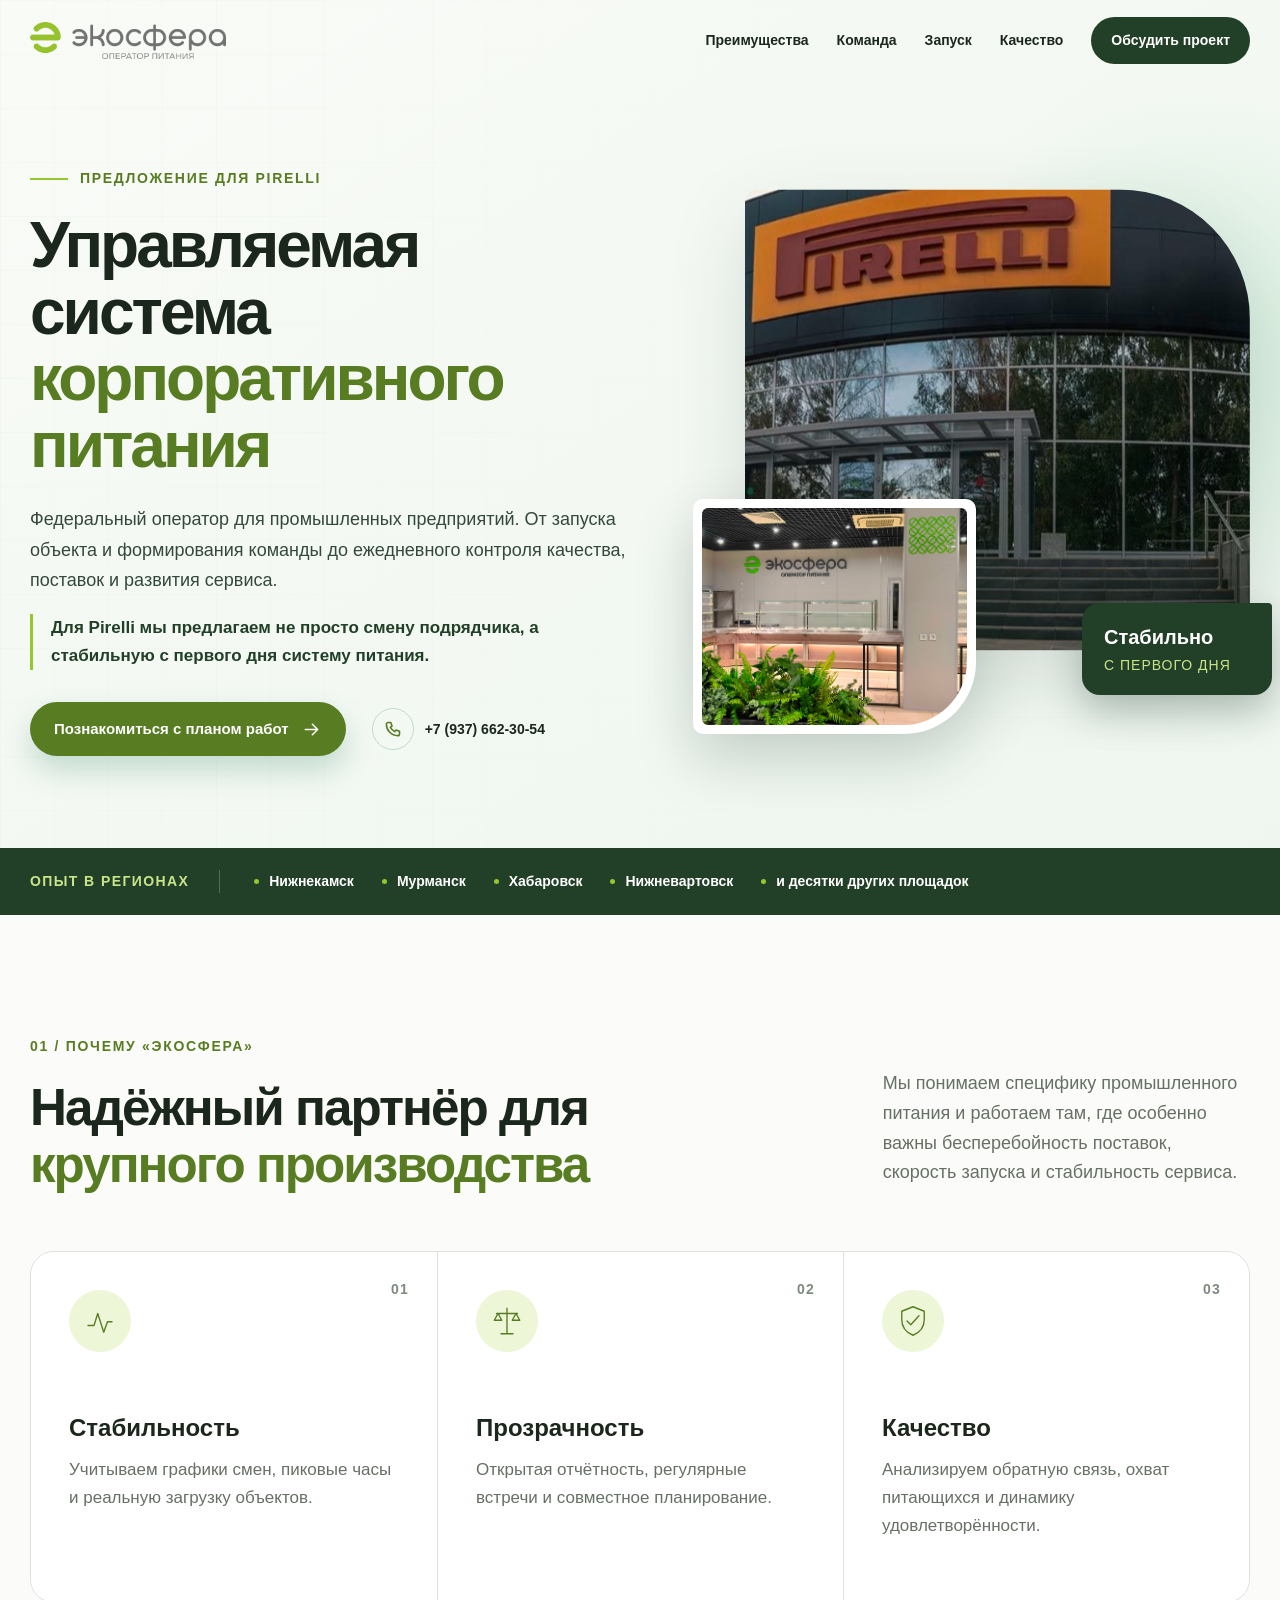
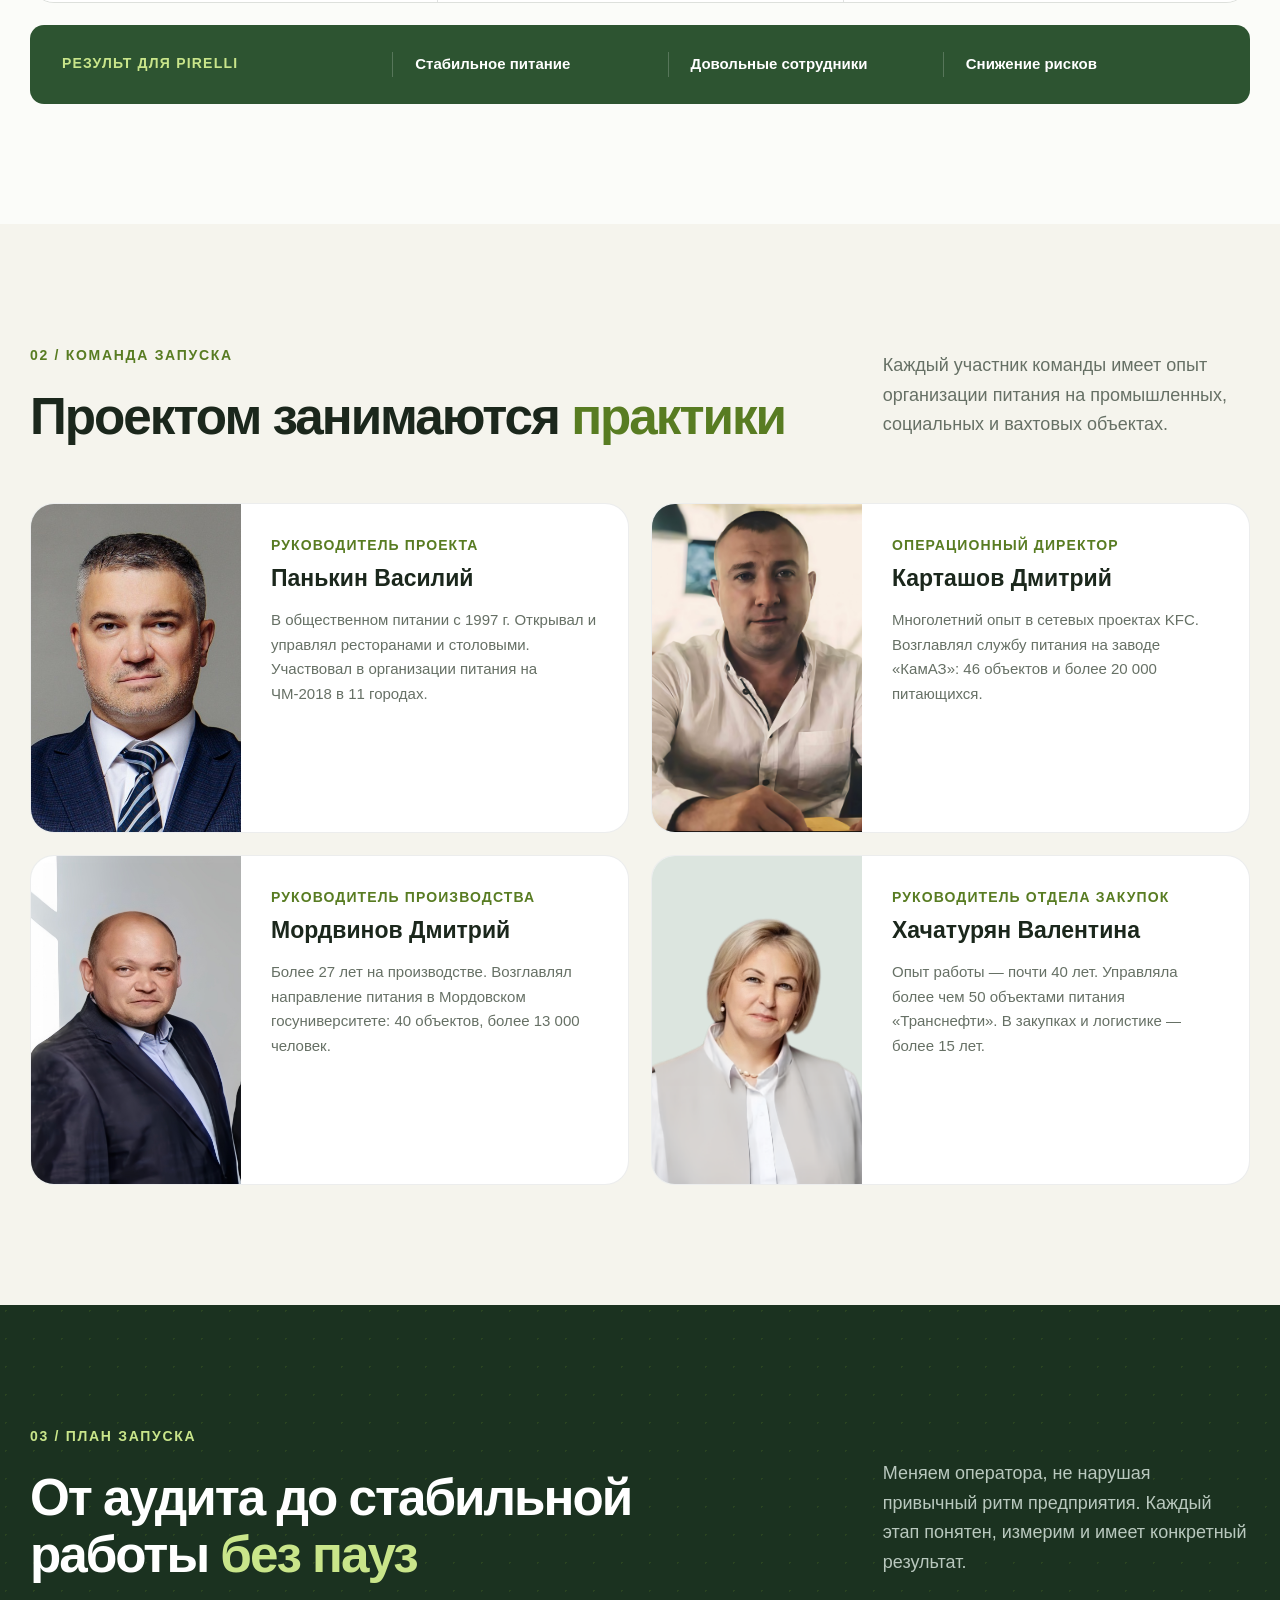
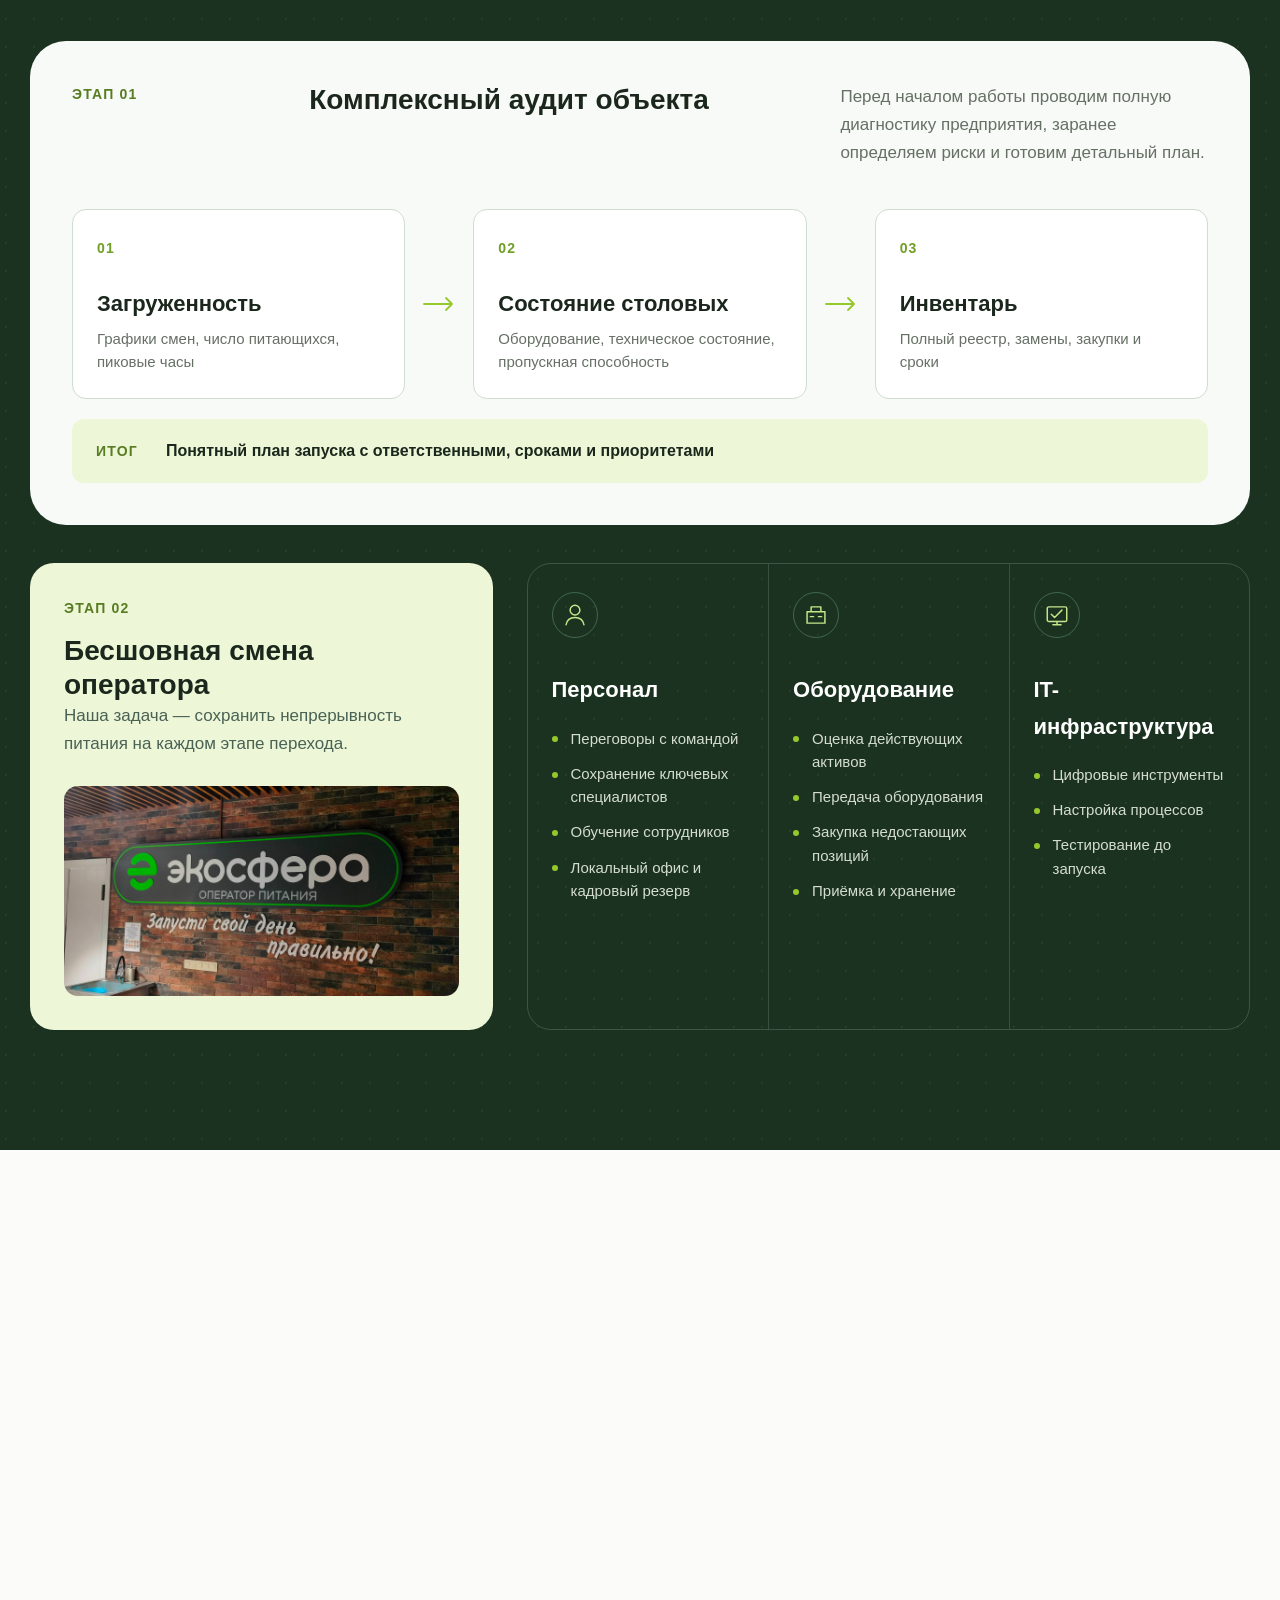
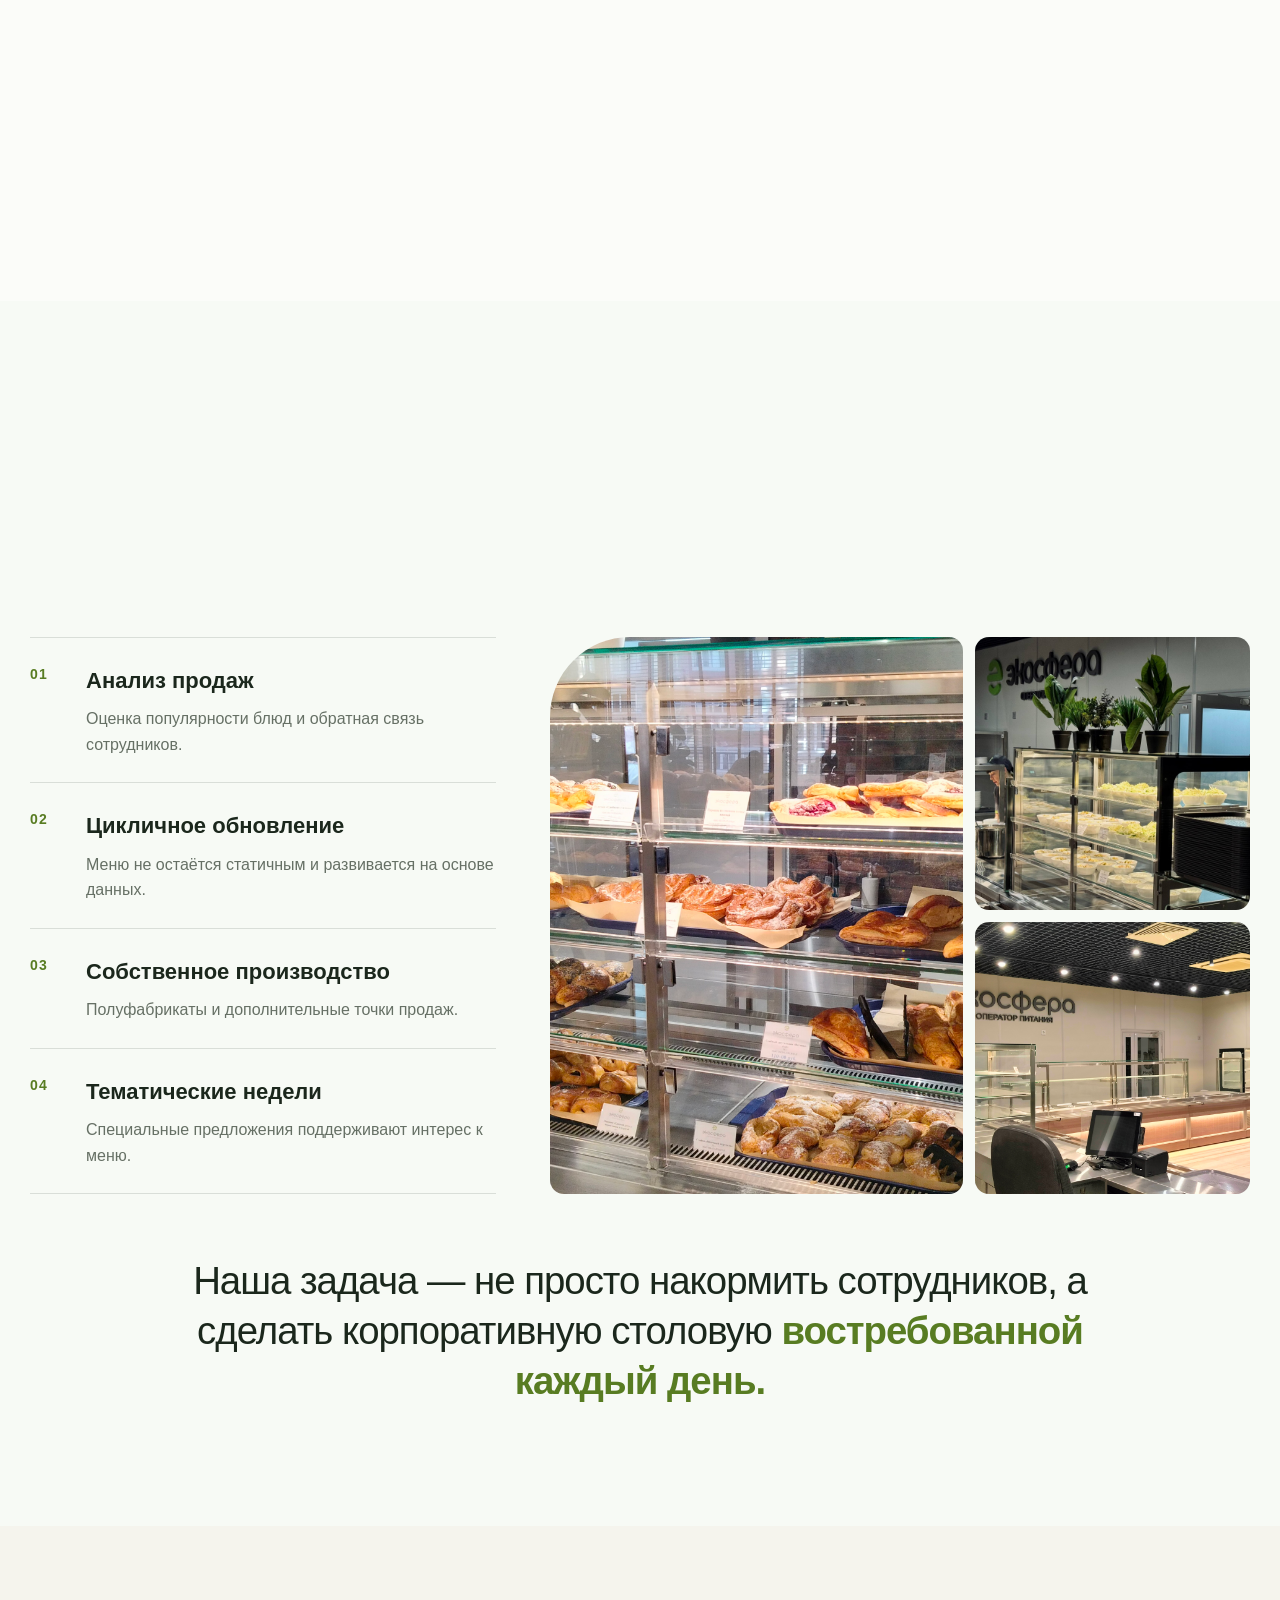
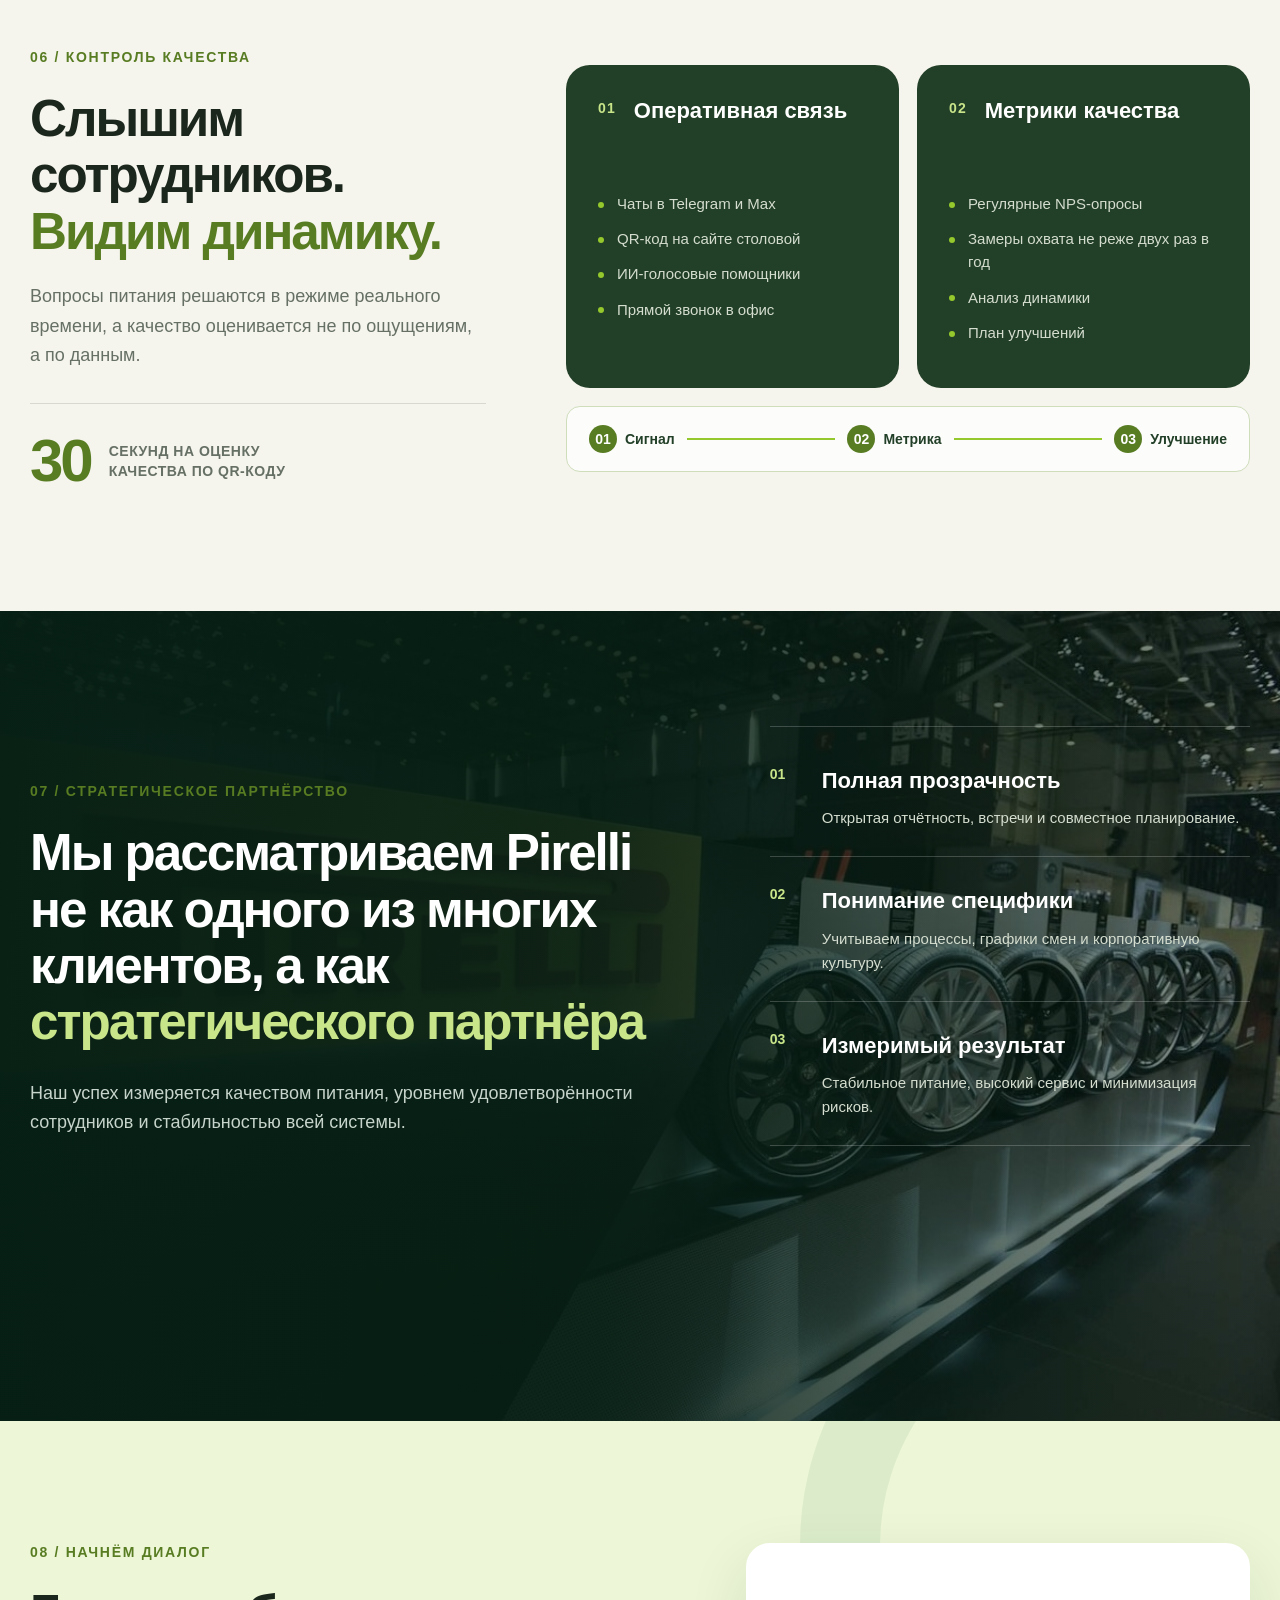
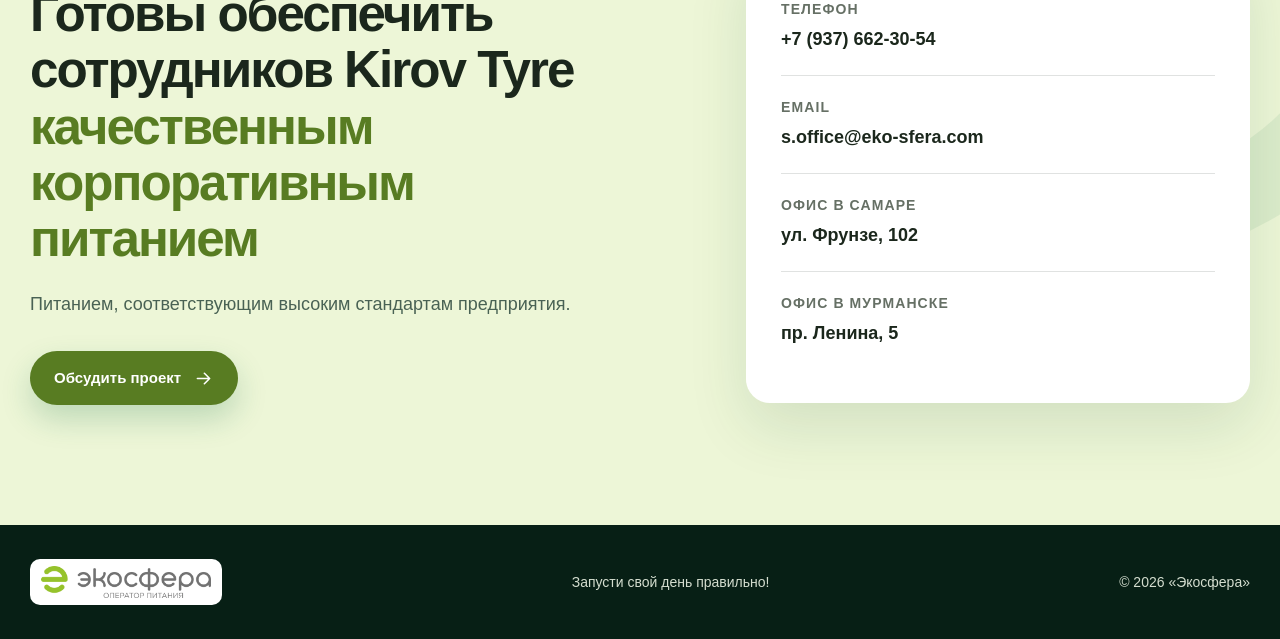
==== index.html @ b8af900b "Publish EkoSfera landing page" ====
<!doctype html>
<html lang="ru">
<head>
  <meta charset="utf-8">
  <meta name="viewport" content="width=device-width, initial-scale=1">
  <meta name="description" content="«Экосфера» — федеральный оператор корпоративного питания для промышленных предприятий. Предложение для Pirelli.">
  <title>Экосфера для Pirelli — корпоративное питание</title>
  <link rel="icon" href="assets/favicon.svg" type="image/svg+xml">
  <link rel="stylesheet" href="styles.css">
  <script src="script.js" defer></script>
</head>
<body>
  <a class="skip-link" href="#main">Перейти к содержанию</a>

  <header class="site-header" data-header>
    <div class="container header-inner">
      <a class="brand" href="#top" aria-label="Экосфера — на главную">
        <img class="brand-logo" src="assets/logo.png" alt="Экосфера — оператор питания">
      </a>

      <button class="menu-toggle" type="button" aria-expanded="false" aria-controls="site-nav" data-menu-toggle>
        <span></span><span></span><span></span>
        <span class="sr-only">Открыть меню</span>
      </button>

      <nav class="site-nav" id="site-nav" aria-label="Основная навигация" data-nav>
        <a href="#advantages">Преимущества</a>
        <a href="#team">Команда</a>
        <a href="#launch">Запуск</a>
        <a href="#quality">Качество</a>
        <a class="nav-cta" href="#contacts">Обсудить проект</a>
      </nav>
    </div>
  </header>

  <main id="main">
    <section class="hero" id="top">
      <div class="hero-grid-pattern" aria-hidden="true"></div>
      <div class="container hero-grid">
        <div class="hero-copy reveal">
          <p class="eyebrow"><span></span>Предложение для Pirelli</p>
          <h1>Управляемая система <em>корпоративного питания</em></h1>
          <p class="hero-lead">Федеральный оператор для промышленных предприятий. От запуска объекта и формирования команды до ежедневного контроля качества, поставок и развития сервиса.</p>
          <p class="hero-note">Для Pirelli мы предлагаем не просто смену подрядчика, а стабильную с первого дня систему питания.</p>
          <div class="hero-actions">
            <a class="button button-primary" href="#launch">Познакомиться с планом работ
              <svg viewBox="0 0 24 24" aria-hidden="true"><path d="M5 12h14M13 6l6 6-6 6"/></svg>
            </a>
            <a class="text-link" href="tel:+79376623054">
              <span class="icon-circle"><svg viewBox="0 0 24 24" aria-hidden="true"><path d="M7 4h3l1.5 4-2 1.5a15 15 0 0 0 5 5l1.5-2L20 14v3c0 1.1-.9 2-2 2C10.8 19 5 13.2 5 6c0-1.1.9-2 2-2Z"/></svg></span>
              +7 (937) 662-30-54
            </a>
          </div>
        </div>

        <div class="hero-visual reveal reveal-delay">
          <figure class="hero-main-image" data-parallax="hero">
            <img src="assets/pirelli-kirov.jpg" alt="Производственная площадка Pirelli в Кирове">
          </figure>
          <figure class="hero-inset-image">
            <img src="assets/ekosfera-hall.jpg" alt="Современный зал столовой «Экосфера»">
          </figure>
          <div class="hero-badge"><strong>Стабильно</strong><span>с первого дня</span></div>
        </div>
      </div>
    </section>

    <section class="city-strip" aria-label="География работы">
      <div class="container city-row">
        <p>Опыт в регионах</p>
        <div class="city-list"><span>Нижнекамск</span><span>Мурманск</span><span>Хабаровск</span><span>Нижневартовск</span><span>и десятки других площадок</span></div>
      </div>
    </section>

    <section class="section section-light" id="advantages">
      <div class="container">
        <div class="section-heading reveal">
          <div>
            <p class="section-index">01 / Почему «Экосфера»</p>
            <h2>Надёжный партнёр для <span>крупного производства</span></h2>
          </div>
          <p>Мы понимаем специфику промышленного питания и работаем там, где особенно важны бесперебойность поставок, скорость запуска и стабильность сервиса.</p>
        </div>

        <div class="principles-grid">
          <article class="principle-card reveal">
            <span class="card-number">01</span>
            <div class="line-icon"><svg viewBox="0 0 48 48" aria-hidden="true"><path d="M8 30h8l5-16 8 25 5-14h6"/></svg></div>
            <h3>Стабильность</h3>
            <p>Учитываем графики смен, пиковые часы и реальную загрузку объектов.</p>
          </article>
          <article class="principle-card reveal reveal-delay">
            <span class="card-number">02</span>
            <div class="line-icon"><svg viewBox="0 0 48 48" aria-hidden="true"><path d="M24 7v34M10 14h28M12 14l-5 9h10l-5-9Zm24 0-5 9h10l-5-9ZM16 41h16"/></svg></div>
            <h3>Прозрачность</h3>
            <p>Открытая отчётность, регулярные встречи и совместное планирование.</p>
          </article>
          <article class="principle-card reveal reveal-delay-2">
            <span class="card-number">03</span>
            <div class="line-icon"><svg viewBox="0 0 48 48" aria-hidden="true"><path d="M24 5 39 11v11c0 10-6.4 17.5-15 21-8.6-3.5-15-11-15-21V11l15-6Z"/><path d="m16 24 5 5 11-12"/></svg></div>
            <h3>Качество</h3>
            <p>Анализируем обратную связь, охват питающихся и динамику удовлетворённости.</p>
          </article>
        </div>

        <div class="result-band reveal">
          <span>Результ для Pirelli</span>
          <strong>Стабильное питание</strong>
          <strong>Довольные сотрудники</strong>
          <strong>Снижение рисков</strong>
        </div>
      </div>
    </section>

    <section class="section section-cream" id="team">
      <div class="container">
        <div class="section-heading reveal">
          <div>
            <p class="section-index">02 / Команда запуска</p>
            <h2>Проектом занимаются <span>практики</span></h2>
          </div>
          <p>Каждый участник команды имеет опыт организации питания на промышленных, социальных и вахтовых объектах.</p>
        </div>

        <div class="team-grid">
          <article class="team-card reveal">
            <div class="team-photo"><img src="assets/vasiliy-pankin.jpg" alt="Василий Панькин, руководитель проекта"></div>
            <div class="team-content"><p class="role">Руководитель проекта</p><h3>Панькин Василий</h3><p>В общественном питании с 1997 г. Открывал и управлял ресторанами и столовыми. Участвовал в организации питания на ЧМ-2018 в 11 городах.</p></div>
          </article>
          <article class="team-card reveal reveal-delay">
            <div class="team-photo"><img src="assets/dmitriy-kartashov.jpg" alt="Дмитрий Карташов, операционный директор"></div>
            <div class="team-content"><p class="role">Операционный директор</p><h3>Карташов Дмитрий</h3><p>Многолетний опыт в сетевых проектах KFC. Возглавлял службу питания на заводе «КамАЗ»: 46 объектов и более 20 000 питающихся.</p></div>
          </article>
          <article class="team-card reveal">
            <div class="team-photo"><img src="assets/dmitriy-mordvinov.jpg" alt="Дмитрий Мордвинов, руководитель производства"></div>
            <div class="team-content"><p class="role">Руководитель производства</p><h3>Мордвинов Дмитрий</h3><p>Более 27 лет на производстве. Возглавлял направление питания в Мордовском госуниверситете: 40 объектов, более 13 000 человек.</p></div>
          </article>
          <article class="team-card reveal reveal-delay">
            <div class="team-photo"><img src="assets/valentina-hachaturyan.png" alt="Валентина Хачатурян, руководитель отдела закупок"></div>
            <div class="team-content"><p class="role">Руководитель отдела закупок</p><h3>Хачатурян Валентина</h3><p>Опыт работы — почти 40 лет. Управляла более чем 50 объектами питания «Транснефти». В закупках и логистике — более 15 лет.</p></div>
          </article>
        </div>
      </div>
    </section>

    <section class="section section-dark" id="launch">
      <div class="container">
        <div class="section-heading section-heading-dark reveal">
          <div>
            <p class="section-index">03 / План запуска</p>
            <h2>От аудита до стабильной работы <span>без пауз</span></h2>
          </div>
          <p>Меняем оператора, не нарушая привычный ритм предприятия. Каждый этап понятен, измерим и имеет конкретный результат.</p>
        </div>

        <div class="audit-panel reveal">
          <div class="audit-intro">
            <span class="audit-label">Этап 01</span>
            <h3>Комплексный аудит объекта</h3>
            <p>Перед началом работы проводим полную диагностику предприятия, заранее определяем риски и готовим детальный план.</p>
          </div>
          <div class="audit-flow" aria-label="Схема аудита">
            <article><span>01</span><h4>Загруженность</h4><p>Графики смен, число питающихся, пиковые часы</p></article>
            <i aria-hidden="true"><svg viewBox="0 0 32 16"><path d="M1 8h28m-6-6 6 6-6 6"/></svg></i>
            <article><span>02</span><h4>Состояние столовых</h4><p>Оборудование, техническое состояние, пропускная способность</p></article>
            <i aria-hidden="true"><svg viewBox="0 0 32 16"><path d="M1 8h28m-6-6 6 6-6 6"/></svg></i>
            <article><span>03</span><h4>Инвентарь</h4><p>Полный реестр, замены, закупки и сроки</p></article>
          </div>
          <div class="audit-result"><span>Итог</span><strong>Понятный план запуска с ответственными, сроками и приоритетами</strong></div>
        </div>

        <div class="transition-block">
          <div class="transition-copy reveal">
            <p class="audit-label">Этап 02</p>
            <h3>Бесшовная смена оператора</h3>
            <p>Наша задача — сохранить непрерывность питания на каждом этапе перехода.</p>
            <img src="assets/ekosfera-sign.jpg" alt="Фирменная вывеска «Экосфера»">
          </div>
          <div class="transition-columns reveal reveal-delay">
            <article>
              <div class="mini-icon"><svg viewBox="0 0 32 32" aria-hidden="true"><path d="M16 16a6 6 0 1 0 0-12 6 6 0 0 0 0 12Zm-11 12c1-6 5-9 11-9s10 3 11 9"/></svg></div>
              <h4>Персонал</h4>
              <ul><li>Переговоры с командой</li><li>Сохранение ключевых специалистов</li><li>Обучение сотрудников</li><li>Локальный офис и кадровый резерв</li></ul>
            </article>
            <article>
              <div class="mini-icon"><svg viewBox="0 0 32 32" aria-hidden="true"><path d="M5 26h22V12H5v14Zm5-14V6h12v6M9 18h4m6 0h4"/></svg></div>
              <h4>Оборудование</h4>
              <ul><li>Оценка действующих активов</li><li>Передача оборудования</li><li>Закупка недостающих позиций</li><li>Приёмка и хранение</li></ul>
            </article>
            <article>
              <div class="mini-icon"><svg viewBox="0 0 32 32" aria-hidden="true"><rect x="4" y="6" width="24" height="18" rx="2"/><path d="M11 28h10M16 24v4m-7-13 4 4 9-9"/></svg></div>
              <h4>IT-инфраструктура</h4>
              <ul><li>Цифровые инструменты</li><li>Настройка процессов</li><li>Тестирование до запуска</li></ul>
            </article>
          </div>
        </div>
      </div>
    </section>

    <section class="section section-light" id="supply">
      <div class="container supply-grid">
        <div class="supply-copy reveal">
          <p class="section-index">04 / Надёжное снабжение</p>
          <h2>Два уровня поставок для <span>стабильности</span></h2>
          <p>Гибридная модель снабжения сочетает отработанную логистику и работу с местными производителями.</p>
          <div class="supply-benefit"><svg viewBox="0 0 48 48" aria-hidden="true"><path d="M8 37h32M12 37V18l12-8 12 8v19M19 37V25h10v12"/><path d="M8 17c3-5 7-8 12-10"/></svg><p><strong>Что это даёт Pirelli</strong><span>Свежие продукты, надёжные цепочки, снижение логистических затрат.</span></p></div>
        </div>
        <div class="supply-diagram reveal reveal-delay" aria-label="Схема снабжения">
          <article class="supply-node supply-node-one"><span>01</span><h3>Региональный пул СЗФО</h3><p>Архангельск · Северодвинск · Мурманск</p></article>
          <div class="supply-line" aria-hidden="true"><i></i><b></b><i></i></div>
          <article class="supply-center"><img class="supply-logo" src="assets/logo.png" alt="Экосфера"><strong>Единая система снабжения</strong></article>
          <div class="supply-line" aria-hidden="true"><i></i><b></b><i></i></div>
          <article class="supply-node supply-node-two"><span>02</span><h3>Местные производители</h3><p>Кировская область · Республика Коми</p></article>
        </div>
      </div>
    </section>

    <section class="section section-gallery" id="menu">
      <div class="container">
        <div class="section-heading reveal">
          <div>
            <p class="section-index">05 / Меню и сервис</p>
            <h2>Меню, которое развивается <span>вместе с запросами</span></h2>
          </div>
          <p>Контролируем продажи, ассортимент и ротацию позиций, сохраняя баланс между разнообразием, качеством и экономической эффективностью.</p>
        </div>

        <div class="menu-layout">
          <div class="menu-list reveal">
            <article><span>01</span><div><h3>Анализ продаж</h3><p>Оценка популярности блюд и обратная связь сотрудников.</p></div></article>
            <article><span>02</span><div><h3>Цикличное обновление</h3><p>Меню не остаётся статичным и развивается на основе данных.</p></div></article>
            <article><span>03</span><div><h3>Собственное производство</h3><p>Полуфабрикаты и дополнительные точки продаж.</p></div></article>
            <article><span>04</span><div><h3>Тематические недели</h3><p>Специальные предложения поддерживают интерес к меню.</p></div></article>
          </div>
          <div class="photo-grid reveal reveal-delay">
            <figure class="photo-tall"><img src="assets/ekosfera-food-display.jpg" alt="Выкладка свежей выпечки в столовой «Экосфера»"></figure>
            <figure><img src="assets/ekosfera-counter.jpeg" alt="Линия раздачи «Экосфера»"></figure>
            <figure><img src="assets/ekosfera-hall-side.jpg" alt="Интерьер столовой «Экосфера»"></figure>
          </div>
        </div>
        <p class="menu-claim reveal">Наша задача — не просто накормить сотрудников, а сделать корпоративную столовую <strong>востребованной каждый день.</strong></p>
      </div>
    </section>

    <section class="section section-cream" id="quality">
      <div class="container quality-grid">
        <div class="quality-copy reveal">
          <p class="section-index">06 / Контроль качества</p>
          <h2>Слышим сотрудников. <span>Видим динамику.</span></h2>
          <p>Вопросы питания решаются в режиме реального времени, а качество оценивается не по ощущениям, а по данным.</p>
          <div class="quality-stat"><strong>30</strong><span>секунд на оценку качества по QR-коду</span></div>
        </div>
        <div class="quality-cards reveal reveal-delay">
          <article>
            <div class="quality-card-head"><span>01</span><h3>Оперативная связь</h3></div>
            <ul><li>Чаты в Telegram и Max</li><li>QR-код на сайте столовой</li><li>ИИ-голосовые помощники</li><li>Прямой звонок в офис</li></ul>
          </article>
          <article>
            <div class="quality-card-head"><span>02</span><h3>Метрики качества</h3></div>
            <ul><li>Регулярные NPS-опросы</li><li>Замеры охвата не реже двух раз в год</li><li>Анализ динамики</li><li>План улучшений</li></ul>
          </article>
          <div class="quality-cycle" aria-label="Цикл контроля качества">
            <span><b>01</b>Сигнал</span><i aria-hidden="true"></i>
            <span><b>02</b>Метрика</span><i aria-hidden="true"></i>
            <span><b>03</b>Улучшение</span>
          </div>
        </div>
      </div>
    </section>

    <section class="partnership" id="partnership">
      <div class="partnership-image" data-parallax="backdrop"><img src="assets/pirelli-showroom.jpg" alt="Шоурум Pirelli"></div>
      <div class="container partnership-inner">
        <div class="partnership-copy reveal">
          <p class="section-index">07 / Стратегическое партнёрство</p>
          <h2>Мы рассматриваем Pirelli не как одного из многих клиентов, а как <span>стратегического партнёра</span></h2>
          <p>Наш успех измеряется качеством питания, уровнем удовлетворённости сотрудников и стабильностью всей системы.</p>
        </div>
        <div class="partnership-points reveal reveal-delay">
          <article><span>01</span><div><h3>Полная прозрачность</h3><p>Открытая отчётность, встречи и совместное планирование.</p></div></article>
          <article><span>02</span><div><h3>Понимание специфики</h3><p>Учитываем процессы, графики смен и корпоративную культуру.</p></div></article>
          <article><span>03</span><div><h3>Измеримый результат</h3><p>Стабильное питание, высокий сервис и минимизация рисков.</p></div></article>
        </div>
      </div>
    </section>

    <section class="contact-section" id="contacts">
      <div class="container contact-grid">
        <div class="contact-copy reveal">
          <p class="section-index">08 / Начнём диалог</p>
          <h2>Готовы обеспечить сотрудников Kirov Tyre <span>качественным корпоративным питанием</span></h2>
          <p>Питанием, соответствующим высоким стандартам предприятия.</p>
          <a class="button button-primary" href="mailto:s.office@eko-sfera.com?subject=Корпоративное%20питание%20Pirelli">Обсудить проект
            <svg viewBox="0 0 24 24" aria-hidden="true"><path d="M5 12h14M13 6l6 6-6 6"/></svg>
          </a>
        </div>
        <address class="contact-card reveal reveal-delay">
          <a href="tel:+79376623054"><span>Телефон</span><strong>+7 (937) 662-30-54</strong></a>
          <a href="mailto:s.office@eko-sfera.com"><span>Email</span><strong>s.office@eko-sfera.com</strong></a>
          <div><span>Офис в Самаре</span><strong>ул. Фрунзе, 102</strong></div>
          <div><span>Офис в Мурманске</span><strong>пр. Ленина, 5</strong></div>
        </address>
      </div>
    </section>
  </main>

  <footer class="site-footer">
    <div class="container footer-inner">
      <a class="brand brand-light" href="#top">
        <img class="brand-logo" src="assets/logo.png" alt="Экосфера — оператор питания">
      </a>
      <p>Запусти свой день правильно!</p>
      <p class="copyright">© <span data-year></span> «Экосфера»</p>
    </div>
  </footer>
</body>
</html>
---- styles.css ----
:root {
  --ink: #1b271c;
  --muted: #667065;
  --green-950: #1b3220;
  --green-900: #223f27;
  --green-800: #2d5431;
  --green-700: #587c22;
  --green-600: #6f9f24;
  --green-500: #95c82c;
  --green-300: #c9e58a;
  --green-100: #edf6d7;
  --green-50: #f6faed;
  --cream: #f5f4ed;
  --paper: #fbfcf9;
  --white: #fff;
  --line: rgba(19, 32, 25, 0.13);
  --shadow: 0 28px 80px rgba(12, 50, 33, 0.13);
  --radius-sm: 14px;
  --radius: 24px;
  --radius-lg: 36px;
  --container: 1220px;
  --header-h: 82px;
}

* { box-sizing: border-box; }
html { scroll-behavior: smooth; scroll-padding-top: calc(var(--header-h) + 20px); }
body {
  margin: 0;
  color: var(--ink);
  background: var(--paper);
  font-family: Inter, "Segoe UI", Arial, sans-serif;
  font-size: 17px;
  line-height: 1.65;
  -webkit-font-smoothing: antialiased;
  overflow-x: hidden;
}
body.menu-open { overflow: hidden; }
img { display: block; width: 100%; }
a { color: inherit; text-decoration: none; }
button, input, textarea { font: inherit; }
svg { fill: none; stroke: currentColor; stroke-linecap: round; stroke-linejoin: round; stroke-width: 1.8; }
.container { width: min(calc(100% - 48px), var(--container)); margin-inline: auto; }
.sr-only { position: absolute; width: 1px; height: 1px; padding: 0; margin: -1px; overflow: hidden; clip: rect(0,0,0,0); white-space: nowrap; border: 0; }
.skip-link { position: fixed; z-index: 1000; top: 8px; left: 8px; padding: 10px 16px; color: white; background: var(--green-900); transform: translateY(-150%); }
.skip-link:focus { transform: translateY(0); }

.site-header {
  position: fixed;
  z-index: 100;
  inset: 0 0 auto;
  height: var(--header-h);
  border-bottom: 1px solid transparent;
  transition: background .25s ease, border-color .25s ease, box-shadow .25s ease;
}
.site-header.scrolled { background: rgba(251,252,249,.94); border-color: var(--line); box-shadow: 0 10px 35px rgba(17,45,31,.06); backdrop-filter: blur(16px); }
.header-inner { height: 100%; display: flex; align-items: center; justify-content: space-between; gap: 30px; }
.brand { display: inline-flex; align-items: center; gap: 12px; flex: 0 0 auto; }
.brand-logo { width: 196px; height: auto; }
.brand-light { padding: 7px 11px; background: white; border-radius: 10px; }
.brand-light .brand-logo { width: 170px; }
.brand-mark { position: relative; display: inline-block; width: 36px; height: 36px; color: var(--green-500); }
.brand-mark::before, .brand-mark::after, .brand-mark i { content: ""; position: absolute; display: block; border: 6px solid currentColor; border-radius: 50%; }
.brand-mark::before { inset: 3px 8px 17px 3px; border-right-color: transparent; }
.brand-mark::after { inset: 17px 3px 3px 8px; border-left-color: transparent; }
.brand-mark i:first-child { width: 20px; height: 0; top: 15px; left: 7px; border-width: 3px 0 0; border-radius: 0; }
.brand-mark i:last-child { display: none; }
.brand-copy { display: flex; flex-direction: column; line-height: 1; }
.brand-copy strong { font-size: 23px; font-weight: 800; letter-spacing: -.8px; }
.brand-copy small { margin-top: 5px; color: var(--muted); font-size: 14px; font-weight: 700; letter-spacing: 1.2px; text-transform: uppercase; }
.site-nav { display: flex; align-items: center; gap: 28px; font-size: 14px; font-weight: 650; }
.site-nav > a:not(.nav-cta) { position: relative; padding: 10px 0; }
.site-nav > a:not(.nav-cta)::after { content: ""; position: absolute; left: 0; right: 100%; bottom: 4px; height: 2px; background: var(--green-600); transition: right .2s; }
.site-nav > a:not(.nav-cta):hover::after, .site-nav > a.active::after { right: 0; }
.nav-cta { padding: 12px 20px; color: white; background: var(--green-900); border-radius: 999px; transition: background .2s, transform .2s; }
.nav-cta:hover { background: var(--green-700); transform: translateY(-1px); }
.menu-toggle { display: none; width: 44px; height: 44px; padding: 10px; border: 0; background: transparent; cursor: pointer; }
.menu-toggle > span:not(.sr-only) { display: block; width: 24px; height: 2px; margin: 5px 0; background: var(--ink); transition: transform .2s, opacity .2s; }

.hero { position: relative; min-height: 760px; padding: calc(var(--header-h) + 85px) 0 92px; overflow: hidden; background: linear-gradient(145deg, #f9fbf7 0%, #eef6ef 100%); }
.hero::before { content: ""; position: absolute; width: 540px; height: 540px; right: -180px; top: 90px; border-radius: 50%; background: radial-gradient(circle, rgba(40,168,95,.16), rgba(40,168,95,0) 70%); }
.hero-grid-pattern { position: absolute; inset: 0; opacity: .38; background-image: linear-gradient(rgba(21,84,56,.045) 1px, transparent 1px), linear-gradient(90deg, rgba(21,84,56,.045) 1px, transparent 1px); background-size: 54px 54px; mask-image: linear-gradient(to right, black, transparent 80%); }
.hero-grid { position: relative; display: grid; grid-template-columns: 1.05fr .95fr; gap: 72px; align-items: center; }
.eyebrow, .section-index { margin: 0 0 22px; color: var(--green-700); font-size: 14px; font-weight: 800; letter-spacing: 1.7px; text-transform: uppercase; }
.eyebrow { display: flex; align-items: center; gap: 12px; }
.eyebrow span { width: 38px; height: 2px; background: var(--green-500); }
h1, h2, h3, h4, p { margin-top: 0; }
h1 { max-width: 760px; margin-bottom: 26px; font-size: clamp(42px, 5vw, 72px); line-height: 1.04; letter-spacing: -3px; font-weight: 760; }
h1 em { color: var(--green-700); font-style: normal; }
.hero-lead { max-width: 660px; margin-bottom: 18px; color: #34483c; font-size: 18px; line-height: 1.7; }
.hero-note { max-width: 650px; margin-bottom: 32px; padding-left: 18px; border-left: 3px solid var(--green-500); color: var(--green-900); font-weight: 650; }
.hero-actions { display: flex; flex-wrap: wrap; align-items: center; gap: 26px; }
.button { display: inline-flex; align-items: center; justify-content: center; gap: 12px; min-height: 54px; padding: 14px 24px; border-radius: 999px; font-size: 15px; font-weight: 800; transition: transform .22s ease, box-shadow .22s ease, background .22s ease; }
.button svg { width: 21px; height: 21px; transition: transform .22s ease; }
.button-primary { color: white; background: var(--green-700); box-shadow: 0 14px 30px rgba(25,116,71,.22); }
.button-primary:hover { background: var(--green-600); transform: translateY(-2px); box-shadow: 0 18px 36px rgba(25,116,71,.28); }
.button:hover svg { transform: translateX(4px); }
.text-link { display: inline-flex; align-items: center; gap: 11px; font-size: 14px; font-weight: 800; }
.icon-circle { display: grid; width: 42px; height: 42px; place-items: center; border: 1px solid rgba(25,116,71,.22); border-radius: 50%; color: var(--green-700); }
.icon-circle svg { width: 21px; height: 21px; }
.hero-visual { position: relative; min-height: 545px; }
.hero-main-image { position: absolute; inset: 0 0 84px 40px; margin: 0; overflow: hidden; border-radius: 12px 130px 12px 12px; box-shadow: var(--shadow); }
.hero-main-image::after { content: ""; position: absolute; inset: 0; background: linear-gradient(180deg, transparent 55%, rgba(6,30,19,.3)); }
.hero-main-image img { height: 100%; object-fit: cover; }
.hero-visual.is-visible .hero-main-image img { animation: heroPhotoReveal 1.05s cubic-bezier(.22,.75,.22,1) both; }
.hero-inset-image { position: absolute; width: 52%; height: 235px; left: -12px; bottom: 0; margin: 0; padding: 9px; background: white; border-radius: 10px 10px 72px; box-shadow: 0 24px 60px rgba(10,47,31,.2); }
.hero-inset-image img { height: 100%; object-fit: cover; border-radius: 6px 6px 64px; }
.hero-badge { position: absolute; right: -22px; bottom: 39px; display: flex; flex-direction: column; min-width: 190px; padding: 18px 22px; color: white; background: var(--green-900); border-radius: 18px 4px 18px 18px; box-shadow: 0 16px 38px rgba(8,39,25,.27); }
.hero-badge strong { font-size: 20px; }
.hero-badge span { color: var(--green-300); font-size: 14px; text-transform: uppercase; letter-spacing: 1px; }

.city-strip { padding: 22px 0; color: white; background: var(--green-900); }
.city-row { display: flex; align-items: center; gap: 34px; }
.city-row > p { flex: 0 0 auto; margin: 0; padding-right: 30px; border-right: 1px solid rgba(255,255,255,.24); color: var(--green-300); font-size: 14px; font-weight: 800; letter-spacing: 1.4px; text-transform: uppercase; }
.city-list { display: flex; flex-wrap: wrap; gap: 13px 28px; font-size: 14px; font-weight: 650; }
.city-list span { display: inline-flex; align-items: center; gap: 10px; }
.city-list span::before { content: ""; width: 5px; height: 5px; background: var(--green-500); border-radius: 50%; }

.section { padding: 120px 0; }
.section-light { background: var(--paper); }
.section-cream { background: var(--cream); }
.section-gallery { background: #f7faf5; }
.section-heading { display: grid; grid-template-columns: 1.35fr .65fr; gap: 90px; align-items: end; margin-bottom: 58px; }
.section-heading h2, .supply-copy h2, .quality-copy h2, .partnership-copy h2, .contact-copy h2 { margin-bottom: 0; font-size: clamp(32px, 4vw, 52px); line-height: 1.1; letter-spacing: -2px; font-weight: 740; }
.section-heading h2 span, .supply-copy h2 span, .quality-copy h2 span, .contact-copy h2 span { color: var(--green-700); }
.section-heading > p { max-width: 720px; margin: 0 0 5px; color: var(--muted); font-size: 18px; line-height: 1.65; }
.principles-grid { display: grid; grid-template-columns: repeat(3, 1fr); border: 1px solid var(--line); border-radius: var(--radius); overflow: hidden; }
.principle-card { position: relative; min-height: 350px; padding: 38px; background: white; }
.principle-card + .principle-card { border-left: 1px solid var(--line); }
.principle-card:hover { background: var(--green-50); }
.card-number { position: absolute; top: 26px; right: 28px; color: #7d8b7e; font-size: 14px; font-weight: 800; letter-spacing: 1.2px; }
.line-icon { display: grid; width: 62px; height: 62px; margin-bottom: 62px; place-items: center; color: var(--green-700); background: var(--green-100); border-radius: 50%; }
.line-icon svg { width: 36px; height: 36px; }
.principle-card h3 { margin-bottom: 13px; font-size: 24px; line-height: 1.2; }
.principle-card p { margin: 0; color: var(--muted); }
.result-band { display: grid; grid-template-columns: 1.2fr repeat(3, 1fr); margin-top: 22px; padding: 27px 32px; border-radius: var(--radius-sm); color: white; background: var(--green-800); }
.result-band span { color: var(--green-300); font-size: 14px; font-weight: 800; letter-spacing: 1.2px; text-transform: uppercase; }
.result-band strong { padding-left: 22px; border-left: 1px solid rgba(255,255,255,.2); font-size: 15px; }

.team-grid { display: grid; grid-template-columns: repeat(2, 1fr); gap: 22px; }
.team-card { display: grid; grid-template-columns: 210px 1fr; min-height: 330px; overflow: hidden; background: white; border: 1px solid rgba(19,32,25,.08); border-radius: var(--radius); transition: transform .25s, box-shadow .25s; }
.team-card:hover { transform: translateY(-4px); box-shadow: 0 20px 50px rgba(17,45,31,.1); }
.team-photo { overflow: hidden; background: #dce5df; }
.team-photo img { height: 100%; object-fit: cover; object-position: center top; }
.team-placeholder { display: grid; place-items: center; color: white; background: linear-gradient(145deg, var(--green-800), var(--green-950)); }
.team-placeholder::before { content: ""; position: absolute; width: 120px; height: 120px; border: 1px solid rgba(255,255,255,.18); border-radius: 50%; }
.team-placeholder span { font-size: 50px; font-weight: 300; letter-spacing: -2px; }
.team-content { padding: 30px 30px 26px; }
.role { margin-bottom: 8px; color: var(--green-700); font-size: 14px; font-weight: 800; letter-spacing: 1.1px; text-transform: uppercase; }
.team-content h3 { margin-bottom: 15px; font-size: 23px; line-height: 1.2; }
.team-content > p:last-child { margin: 0; color: var(--muted); font-size: 15px; line-height: 1.65; }

.section-dark { position: relative; color: white; background: var(--green-950); overflow: hidden; }
.section-dark::before { content: ""; position: absolute; inset: 0; opacity: .12; background-image: radial-gradient(circle at 20% 20%, var(--green-500) 0 1px, transparent 1px); background-size: 28px 28px; }
.section-dark > .container { position: relative; }
.section-heading-dark h2 span { color: var(--green-300); }
.section-heading-dark > p { color: #b9c8be; }
.section-heading-dark .section-index { color: var(--green-300); }
.audit-panel { padding: 42px; color: var(--ink); background: #f7faf6; border-radius: var(--radius-lg); }
.audit-intro { display: grid; grid-template-columns: .55fr 1.35fr 1fr; gap: 35px; align-items: start; }
.audit-label { color: var(--green-700); font-size: 14px; font-weight: 800; letter-spacing: 1.2px; text-transform: uppercase; }
.audit-intro h3, .transition-copy h3 { margin-bottom: 0; font-size: 28px; line-height: 1.2; }
.audit-intro p { margin: 0; color: var(--muted); }
.audit-flow { display: grid; grid-template-columns: 1fr 44px 1fr 44px 1fr; gap: 12px; align-items: stretch; margin-top: 42px; }
.audit-flow article { min-height: 190px; padding: 24px; border: 1px solid #cfddd3; border-radius: var(--radius-sm); background: white; }
.audit-flow article > span { color: var(--green-600); font-size: 14px; font-weight: 800; letter-spacing: 1.1px; }
.audit-flow h4 { margin: 28px 0 8px; font-size: 22px; line-height: 1.3; }
.audit-flow p { margin: 0; color: var(--muted); font-size: 15px; line-height: 1.55; }
.audit-flow > i { display: grid; place-items: center; color: var(--green-500); }
.audit-flow > i svg { width: 32px; }
.audit-result { display: flex; align-items: center; gap: 28px; margin-top: 20px; padding: 19px 24px; border-radius: 12px; background: var(--green-100); }
.audit-result span { color: var(--green-700); font-size: 14px; font-weight: 800; letter-spacing: 1.2px; text-transform: uppercase; }
.audit-result strong { font-size: 16px; }
.transition-block { display: grid; grid-template-columns: .78fr 1.22fr; gap: 34px; margin-top: 38px; }
.transition-copy { padding: 34px; color: var(--ink); background: var(--green-100); border-radius: var(--radius); }
.transition-copy > p:not(.audit-label) { color: #496254; }
.transition-copy img { height: 210px; margin-top: 28px; object-fit: cover; border-radius: var(--radius-sm); }
.transition-columns { display: grid; grid-template-columns: repeat(3, 1fr); overflow: hidden; border: 1px solid rgba(255,255,255,.16); border-radius: var(--radius); }
.transition-columns article { padding: 28px 24px; }
.transition-columns article + article { border-left: 1px solid rgba(255,255,255,.14); }
.mini-icon { display: grid; width: 46px; height: 46px; margin-bottom: 34px; place-items: center; color: var(--green-300); border: 1px solid rgba(131,200,159,.35); border-radius: 50%; }
.mini-icon svg { width: 26px; height: 26px; }
.transition-columns h4 { margin-bottom: 18px; font-size: 22px; }
.transition-columns ul, .quality-cards ul { margin: 0; padding: 0; list-style: none; }
.transition-columns li, .quality-cards li { position: relative; margin: 0 0 12px; padding-left: 19px; color: #d4ddcf; font-size: 15px; line-height: 1.55; }
.transition-columns li::before, .quality-cards li::before { content: ""; position: absolute; width: 6px; height: 6px; left: 0; top: .65em; background: var(--green-500); border-radius: 50%; }

.supply-grid { display: grid; grid-template-columns: .85fr 1.15fr; gap: 85px; align-items: center; }
.supply-copy h2 { margin-bottom: 24px; }
.supply-copy > p:not(.section-index) { max-width: 700px; color: var(--muted); font-size: 18px; line-height: 1.65; }
.supply-benefit { display: flex; gap: 18px; margin-top: 32px; padding: 22px; border: 1px solid #cfe2d3; border-radius: var(--radius-sm); background: var(--green-50); }
.supply-benefit svg { flex: 0 0 auto; width: 44px; height: 44px; color: var(--green-700); }
.supply-benefit p { display: flex; flex-direction: column; gap: 4px; margin: 0; }
.supply-benefit span { color: var(--muted); font-size: 15px; }
.supply-diagram { display: grid; grid-template-columns: 1fr 48px 160px 48px 1fr; align-items: center; padding: 34px; border: 1px solid var(--line); border-radius: var(--radius-lg); background: linear-gradient(150deg, white, var(--green-50)); }
.supply-node { min-height: 255px; padding: 24px; border-radius: var(--radius); }
.supply-node-one { color: white; background: var(--green-900); }
.supply-node-two { color: var(--green-950); background: var(--green-100); }
.supply-node > span { font-size: 14px; font-weight: 800; letter-spacing: 1.2px; }
.supply-node h3 { margin: 64px 0 12px; font-size: 22px; line-height: 1.22; }
.supply-node p { margin: 0; opacity: .8; font-size: 14px; }
.supply-center { display: flex; flex-direction: column; align-items: center; gap: 18px; text-align: center; }
.supply-center strong { font-size: 14px; line-height: 1.4; }
.supply-logo { width: 128px; height: auto; }
.supply-line { display: flex; align-items: center; }
.supply-line i { height: 1px; flex: 1; background: var(--green-300); }
.supply-line b { width: 7px; height: 7px; background: var(--green-600); border-radius: 50%; }

.menu-layout { display: grid; grid-template-columns: .8fr 1.2fr; gap: 54px; align-items: stretch; }
.menu-list { border-top: 1px solid var(--line); }
.menu-list article { display: grid; grid-template-columns: 46px 1fr; gap: 10px; padding: 25px 0; border-bottom: 1px solid var(--line); }
.menu-list article > span { color: var(--green-700); font-size: 14px; font-weight: 800; letter-spacing: 1.2px; }
.menu-list h3 { margin-bottom: 7px; font-size: 22px; }
.menu-list p { margin: 0; color: var(--muted); font-size: 16px; line-height: 1.6; }
.photo-grid { display: grid; grid-template-columns: 1.2fr .8fr; grid-template-rows: 1fr 1fr; gap: 12px; min-height: 535px; }
.photo-grid figure { margin: 0; overflow: hidden; border-radius: var(--radius-sm); }
.photo-grid .photo-tall { grid-row: 1 / 3; border-radius: 80px 14px 14px 14px; }
.photo-grid img { height: 100%; object-fit: cover; transition: transform .6s ease; }
.photo-grid figure:hover img { transform: scale(1.035); }
.photo-grid figure { position: relative; }
.photo-grid figure::after { content: ""; position: absolute; inset: 0; z-index: 2; background: var(--green-100); transform: translateX(0); transform-origin: right; }
.photo-grid.is-visible figure::after { transform: translateX(101%); transition: transform .72s cubic-bezier(.65,0,.2,1); }
.photo-grid.is-visible figure:nth-child(2)::after { transition-delay: .09s; }
.photo-grid.is-visible figure:nth-child(3)::after { transition-delay: .18s; }
.menu-claim { max-width: 940px; margin: 62px auto 0; text-align: center; font-size: clamp(25px, 3vw, 39px); line-height: 1.3; letter-spacing: -1px; }
.menu-claim strong { color: var(--green-700); }

.quality-grid { display: grid; grid-template-columns: .8fr 1.2fr; gap: 80px; align-items: center; }
.quality-copy h2 { margin-bottom: 22px; }
.quality-copy > p:not(.section-index) { max-width: 700px; color: var(--muted); font-size: 18px; line-height: 1.65; }
.quality-stat { display: flex; align-items: center; gap: 18px; margin-top: 32px; padding-top: 27px; border-top: 1px solid var(--line); }
.quality-stat strong { color: var(--green-700); font-size: 60px; line-height: 1; letter-spacing: -3px; }
.quality-stat span { max-width: 220px; color: var(--muted); font-size: 14px; font-weight: 700; line-height: 1.45; text-transform: uppercase; letter-spacing: .5px; }
.quality-cards { display: grid; grid-template-columns: 1fr 1fr; gap: 18px; }
.quality-cards article { padding: 32px; color: white; background: var(--green-900); border-radius: var(--radius); }
.quality-cards article:last-child { color: var(--ink); background: var(--green-100); }
.quality-card-head { display: flex; align-items: flex-start; gap: 18px; min-height: 95px; }
.quality-card-head > span { color: var(--green-300); font-size: 14px; font-weight: 800; letter-spacing: 1.1px; }
.quality-cards article:last-child .quality-card-head > span { color: var(--green-700); }
.quality-card-head h3 { margin: 0; font-size: 22px; line-height: 1.25; }
.quality-cards article:last-child li { color: #496254; }
.quality-cycle { grid-column: 1 / -1; display: grid; grid-template-columns: auto 1fr auto 1fr auto; align-items: center; gap: 12px; padding: 18px 22px; border: 1px solid #cfddbb; border-radius: var(--radius-sm); background: rgba(255,255,255,.72); }
.quality-cycle span { display: inline-flex; align-items: center; gap: 8px; color: var(--green-900); font-size: 14px; font-weight: 800; }
.quality-cycle b { display: grid; width: 28px; height: 28px; place-items: center; color: white; background: var(--green-700); border-radius: 50%; font-size: 14px; }
.quality-cycle i { height: 2px; background: var(--green-500); transform: scaleX(0); transform-origin: left; }
.quality-cards.is-visible .quality-cycle i { transform: scaleX(1); transition: transform .55s cubic-bezier(.22,.75,.22,1); }
.quality-cards.is-visible .quality-cycle i:nth-of-type(1) { transition-delay: .2s; }
.quality-cards.is-visible .quality-cycle i:nth-of-type(2) { transition-delay: .48s; }

.partnership { position: relative; min-height: 810px; padding: 115px 0; overflow: hidden; color: white; background: var(--green-950); }
.partnership-image { position: absolute; inset: 0; }
.partnership-image::after { content: ""; position: absolute; inset: 0; background: linear-gradient(90deg, rgba(6,31,20,.98) 0%, rgba(6,31,20,.92) 47%, rgba(6,31,20,.44) 100%); }
.partnership-image img { height: 100%; object-fit: cover; object-position: center; filter: saturate(.75); }
.partnership-inner { position: relative; display: grid; grid-template-columns: 1.15fr .85fr; gap: 90px; align-items: end; }
.partnership-copy { max-width: 750px; }
.partnership-copy h2 { margin-bottom: 28px; }
.partnership-copy h2 span { color: var(--green-300); }
.partnership-copy > p:not(.section-index) { max-width: 680px; color: #c6d4cb; font-size: 18px; }
.partnership-points { padding: 10px 0; border-top: 1px solid rgba(255,255,255,.2); }
.partnership-points article { display: grid; grid-template-columns: 40px 1fr; gap: 12px; padding: 26px 0; border-bottom: 1px solid rgba(255,255,255,.2); }
.partnership-points article > span { color: var(--green-300); font-size: 14px; font-weight: 800; }
.partnership-points h3 { margin-bottom: 7px; font-size: 22px; }
.partnership-points p { margin: 0; color: #d4ddcf; font-size: 15px; line-height: 1.6; }

.contact-section { position: relative; padding: 120px 0; background: var(--green-100); overflow: hidden; }
.contact-section::before { content: ""; position: absolute; width: 470px; height: 470px; right: -150px; top: -190px; border: 80px solid rgba(25,116,71,.08); border-radius: 50%; }
.contact-grid { position: relative; display: grid; grid-template-columns: 1.1fr .9fr; gap: 100px; align-items: center; }
.contact-copy h2 { max-width: 760px; margin-bottom: 22px; }
.contact-copy > p:not(.section-index) { max-width: 640px; margin-bottom: 32px; color: #496254; font-size: 18px; }
.contact-card { padding: 35px; font-style: normal; background: white; border-radius: var(--radius); box-shadow: 0 24px 60px rgba(18,70,45,.12); }
.contact-card > * { display: flex; flex-direction: column; gap: 4px; padding: 20px 0; border-bottom: 1px solid var(--line); }
.contact-card > *:last-child { border-bottom: 0; }
.contact-card span { color: var(--muted); font-size: 14px; font-weight: 800; letter-spacing: 1.1px; text-transform: uppercase; }
.contact-card strong { font-size: 18px; font-weight: 700; }
.contact-card a:hover strong { color: var(--green-700); }

.site-footer { padding: 34px 0; color: white; background: #071f15; }
.footer-inner { display: flex; align-items: center; justify-content: space-between; gap: 30px; }
.brand-light .brand-copy small { color: #9fb5a7; }
.footer-inner > p { margin: 0; color: #d4ddcf; font-size: 14px; }
.footer-inner .copyright { font-size: 14px; }

.reveal { opacity: 0; transform: translateY(24px); transition: opacity .7s cubic-bezier(.22,.75,.22,1), transform .7s cubic-bezier(.22,.75,.22,1); }
.reveal.is-visible { opacity: 1; transform: translateY(0); }
.reveal-delay { transition-delay: .09s; }
.reveal-delay-2 { transition-delay: .18s; }

.audit-flow > i path { stroke-dasharray: 48; stroke-dashoffset: 48; }
.audit-panel.is-visible .audit-flow > i path { stroke-dashoffset: 0; transition: stroke-dashoffset .62s cubic-bezier(.22,.75,.22,1); }
.audit-panel.is-visible .audit-flow > i:nth-of-type(1) path { transition-delay: .28s; }
.audit-panel.is-visible .audit-flow > i:nth-of-type(2) path { transition-delay: .52s; }
.audit-flow article { opacity: .35; transform: translateY(12px); }
.audit-panel.is-visible .audit-flow article { opacity: 1; transform: translateY(0); transition: opacity .55s cubic-bezier(.22,.75,.22,1), transform .55s cubic-bezier(.22,.75,.22,1); }
.audit-panel.is-visible .audit-flow article:nth-of-type(2) { transition-delay: .22s; }
.audit-panel.is-visible .audit-flow article:nth-of-type(3) { transition-delay: .44s; }
.supply-line i { transform: scaleX(0); transform-origin: left; }
.supply-diagram.is-visible .supply-line i { transform: scaleX(1); transition: transform .62s cubic-bezier(.22,.75,.22,1); }
.supply-diagram.is-visible .supply-line:nth-of-type(2) i { transition-delay: .25s; }
[data-parallax] { will-change: transform; }

@keyframes heroPhotoReveal {
  from { transform: scale(1.045); filter: saturate(.75); }
  to { transform: scale(1); filter: saturate(1); }
}

@media (prefers-reduced-motion: reduce) {
  html { scroll-behavior: auto; }
  *, *::before, *::after { scroll-behavior: auto !important; transition-duration: .01ms !important; animation-duration: .01ms !important; }
  .reveal { opacity: 1; transform: none; }
  .hero-visual.is-visible .hero-main-image img { animation: none; }
  .photo-grid figure::after { display: none; }
  .audit-flow > i path { stroke-dashoffset: 0; }
  .audit-flow article { opacity: 1; transform: none; }
  .supply-line i, .quality-cycle i { transform: none; }
  [data-parallax] { transform: none !important; }
}

@media (max-width: 1100px) {
  :root { --header-h: 74px; }
  .site-nav { gap: 18px; }
  .site-nav > a:not(.nav-cta) { display: none; }
  .hero-grid { gap: 36px; }
  .hero-visual { min-height: 480px; }
  .section-heading { gap: 45px; }
  .team-card { grid-template-columns: 175px 1fr; }
  .team-content { padding: 25px; }
  .audit-intro { grid-template-columns: .35fr 1.15fr 1fr; }
  .transition-block { grid-template-columns: 1fr; }
  .transition-copy { display: grid; grid-template-columns: 1fr .8fr; gap: 24px; }
  .transition-copy .audit-label { grid-column: 1; }
  .transition-copy h3, .transition-copy > p:not(.audit-label) { grid-column: 1; }
  .transition-copy img { grid-column: 2; grid-row: 1 / 5; height: 100%; margin: 0; }
  .supply-grid, .quality-grid { gap: 45px; }
  .supply-diagram { grid-template-columns: 1fr; gap: 13px; }
  .supply-line { height: 32px; flex-direction: column; }
  .supply-line i { width: 1px; height: auto; }
  .supply-node { min-height: 180px; }
  .supply-node h3 { margin-top: 38px; }
  .contact-grid { gap: 50px; }
}

@media (max-width: 850px) {
  .container { width: min(calc(100% - 34px), var(--container)); }
  .menu-toggle { display: block; position: relative; z-index: 2; }
  .menu-toggle[aria-expanded="true"] > span:nth-child(1) { transform: translateY(7px) rotate(45deg); }
  .menu-toggle[aria-expanded="true"] > span:nth-child(2) { opacity: 0; }
  .menu-toggle[aria-expanded="true"] > span:nth-child(3) { transform: translateY(-7px) rotate(-45deg); }
  .site-nav { position: fixed; inset: 0; display: flex; flex-direction: column; align-items: flex-start; justify-content: center; gap: 4px; padding: 90px 32px 40px; background: var(--paper); transform: translateX(100%); transition: transform .25s ease; }
  .site-nav.open { transform: translateX(0); }
  .site-nav > a:not(.nav-cta) { display: block; width: 100%; padding: 12px 0; font-size: 27px; }
  .site-nav .nav-cta { margin-top: 20px; }
  .hero { min-height: auto; padding-top: calc(var(--header-h) + 55px); }
  .hero-grid { grid-template-columns: 1fr; }
  .hero-copy { max-width: 700px; }
  .hero-visual { min-height: 520px; }
  .hero-main-image { inset: 0 0 80px 80px; }
  .hero-inset-image { width: 47%; }
  .city-row { align-items: flex-start; }
  .section { padding: 88px 0; }
  .section-heading { grid-template-columns: 1fr; gap: 22px; margin-bottom: 42px; }
  .principles-grid { grid-template-columns: 1fr; }
  .principle-card { min-height: 250px; }
  .principle-card + .principle-card { border-left: 0; border-top: 1px solid var(--line); }
  .line-icon { margin-bottom: 32px; }
  .result-band { grid-template-columns: 1fr; gap: 14px; }
  .result-band strong { padding: 11px 0 0; border-left: 0; border-top: 1px solid rgba(255,255,255,.2); }
  .team-grid { grid-template-columns: 1fr; }
  .team-card { grid-template-columns: 210px 1fr; }
  .audit-intro { grid-template-columns: 1fr; gap: 14px; }
  .audit-flow { grid-template-columns: 1fr; }
  .audit-flow > i { height: 25px; transform: rotate(90deg); }
  .audit-flow article { min-height: 150px; }
  .audit-flow h4 { margin-top: 20px; }
  .supply-grid, .menu-layout, .quality-grid, .partnership-inner, .contact-grid { grid-template-columns: 1fr; }
  .supply-grid, .quality-grid, .contact-grid { gap: 48px; }
  .supply-diagram { max-width: 620px; margin-inline: auto; }
  .photo-grid { min-height: 500px; }
  .quality-cards { max-width: 680px; }
  .partnership { min-height: auto; }
  .partnership-inner { gap: 42px; }
  .partnership-image::after { background: rgba(6,31,20,.86); }
  .contact-card { max-width: 620px; }
}

@media (max-width: 600px) {
  body { font-size: 15px; }
  .container { width: min(calc(100% - 28px), var(--container)); }
  .brand-copy strong { font-size: 20px; }
  .brand-copy small { display: none; }
  .hero { padding-bottom: 70px; }
  h1 { font-size: 40px; letter-spacing: -2px; overflow-wrap: anywhere; }
  .hero-lead { font-size: 16px; }
  .hero-actions { align-items: flex-start; flex-direction: column; }
  .button { width: 100%; }
  .hero-visual { min-height: 420px; }
  .hero-main-image { inset: 0 0 85px 35px; border-radius: 10px 76px 10px 10px; }
  .hero-inset-image { width: 54%; height: 170px; }
  .hero-badge { right: 0; bottom: 24px; min-width: 150px; padding: 14px 16px; }
  .hero-badge strong { font-size: 17px; }
  .city-row { flex-direction: column; gap: 18px; }
  .city-row > p { padding-right: 0; border-right: 0; }
  .city-list { gap: 10px 16px; }
  .section { padding: 72px 0; }
  .section-heading h2, .supply-copy h2, .quality-copy h2, .partnership-copy h2, .contact-copy h2 { font-size: 33px; letter-spacing: -1.4px; overflow-wrap: anywhere; }
  .section-heading > p, .supply-copy > p:not(.section-index), .quality-copy > p:not(.section-index), .contact-copy > p:not(.section-index) { font-size: 15px; }
  .principle-card { padding: 28px; }
  .team-card { grid-template-columns: 1fr; }
  .team-photo { height: 320px; }
  .team-photo img { object-position: center 18%; }
  .team-placeholder { height: 260px; }
  .audit-panel { padding: 26px 20px; border-radius: 24px; }
  .audit-intro h3, .transition-copy h3 { font-size: 26px; }
  .audit-result { align-items: flex-start; flex-direction: column; gap: 7px; }
  .transition-copy { display: block; padding: 26px 22px; }
  .transition-copy img { height: 190px; margin-top: 22px; }
  .transition-columns { grid-template-columns: 1fr; }
  .transition-columns article + article { border-left: 0; border-top: 1px solid rgba(255,255,255,.14); }
  .transition-columns article { padding: 24px; }
  .mini-icon { margin-bottom: 20px; }
  .supply-diagram { padding: 20px; }
  .supply-node { min-height: 170px; }
  .photo-grid { grid-template-columns: 1fr 1fr; grid-template-rows: 300px 190px; min-height: 0; }
  .photo-grid .photo-tall { grid-column: 1 / 3; grid-row: 1; border-radius: 60px 14px 14px 14px; }
  .menu-claim { margin-top: 42px; font-size: 25px; }
  .quality-cards { grid-template-columns: 1fr; }
  .quality-cycle { grid-template-columns: 1fr; justify-items: center; gap: 8px; text-align: center; }
  .quality-cycle i { width: 2px; height: 20px; transform: scaleY(0); transform-origin: top; }
  .quality-cards.is-visible .quality-cycle i { transform: scaleY(1); }
  .quality-stat strong { font-size: 52px; }
  .partnership { padding: 80px 0; }
  .partnership-copy > p:not(.section-index) { font-size: 16px; }
  .contact-section { padding: 80px 0; }
  .contact-card { padding: 24px; }
  .contact-card strong { font-size: 16px; overflow-wrap: anywhere; }
  .footer-inner { align-items: flex-start; flex-direction: column; }
}
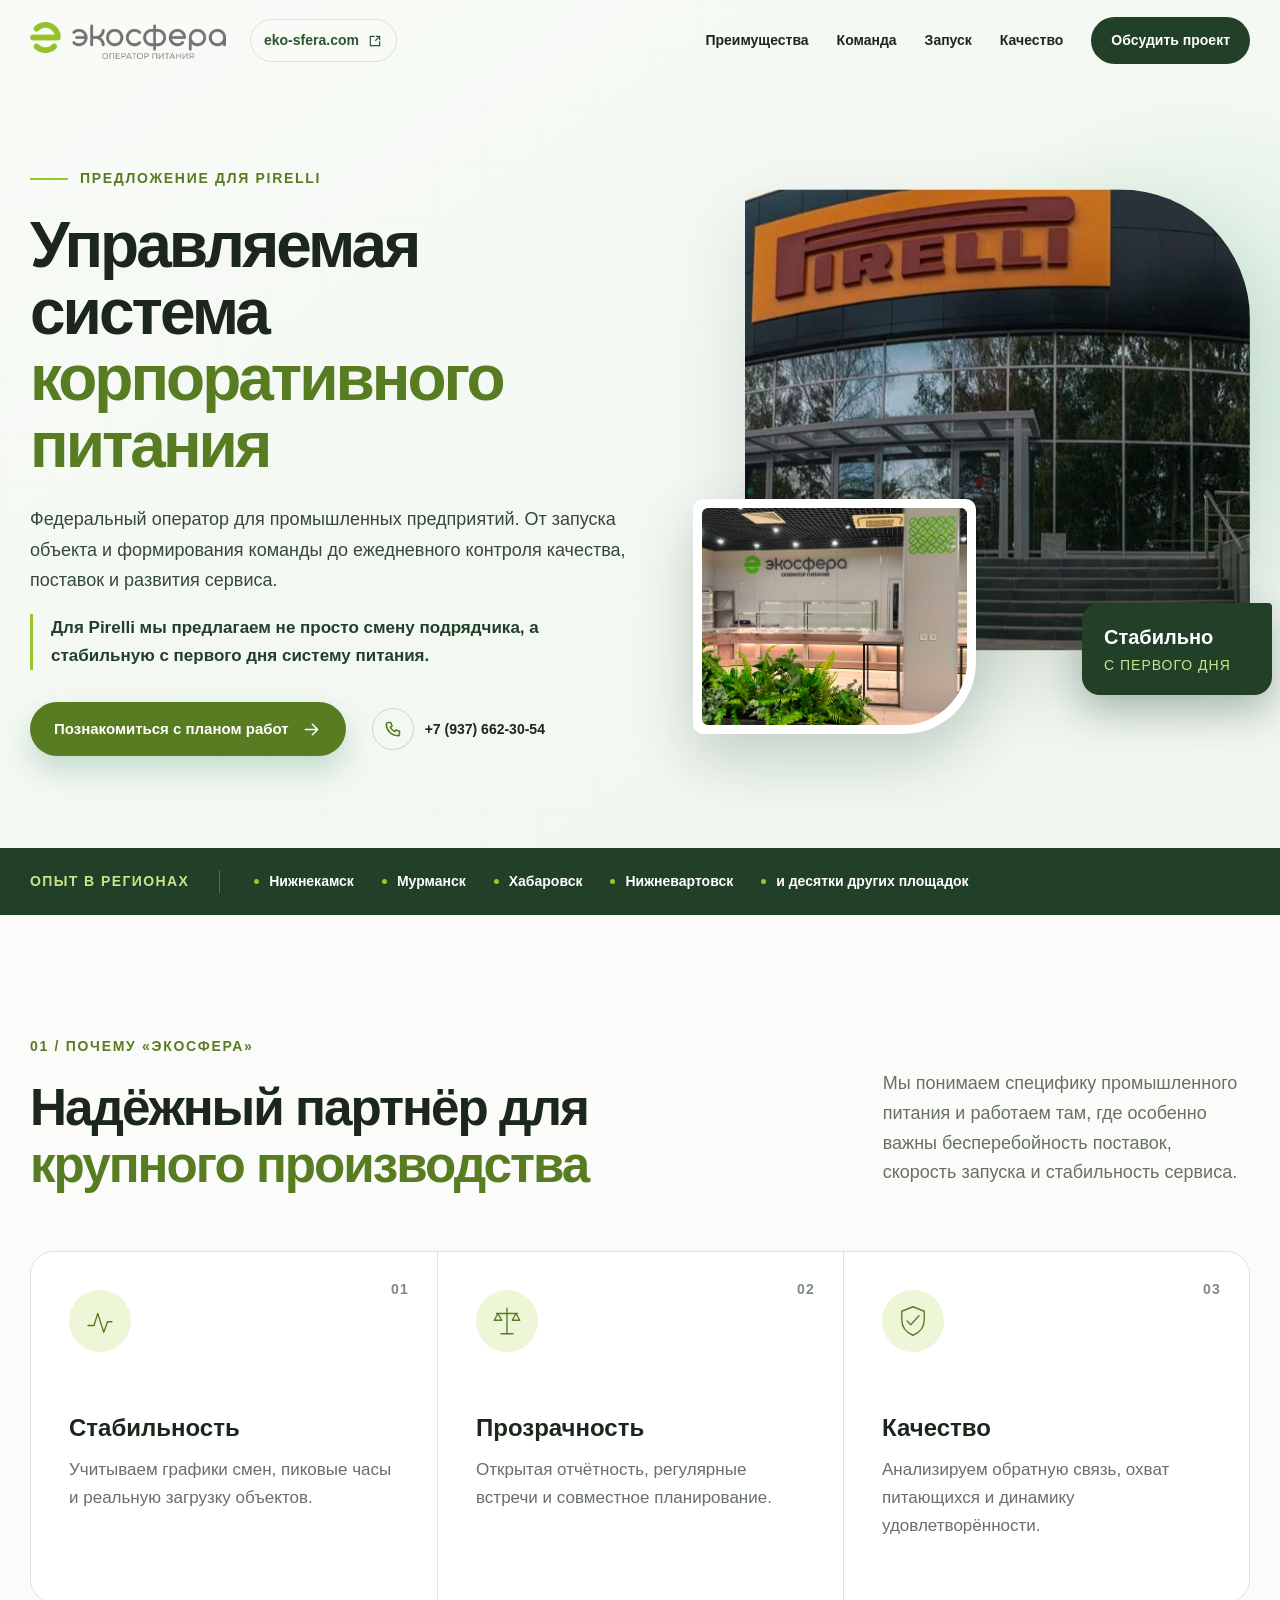
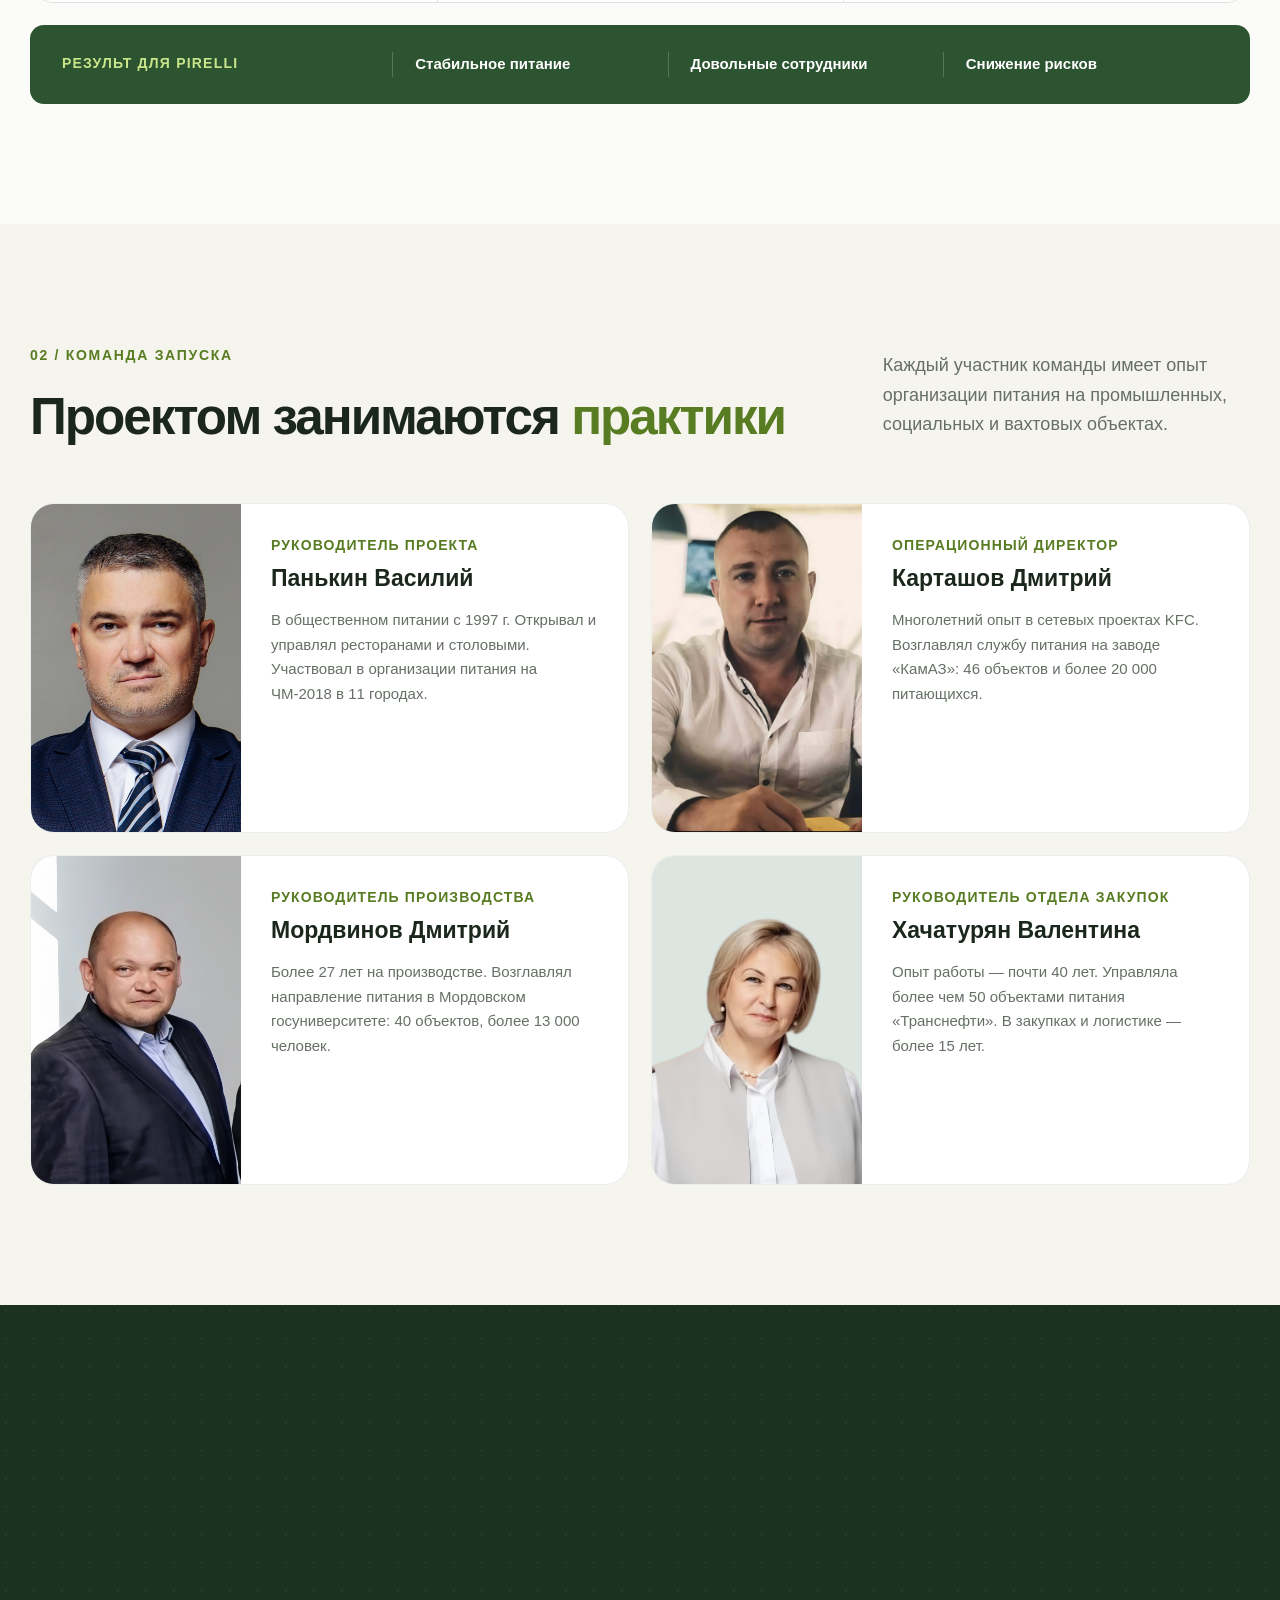
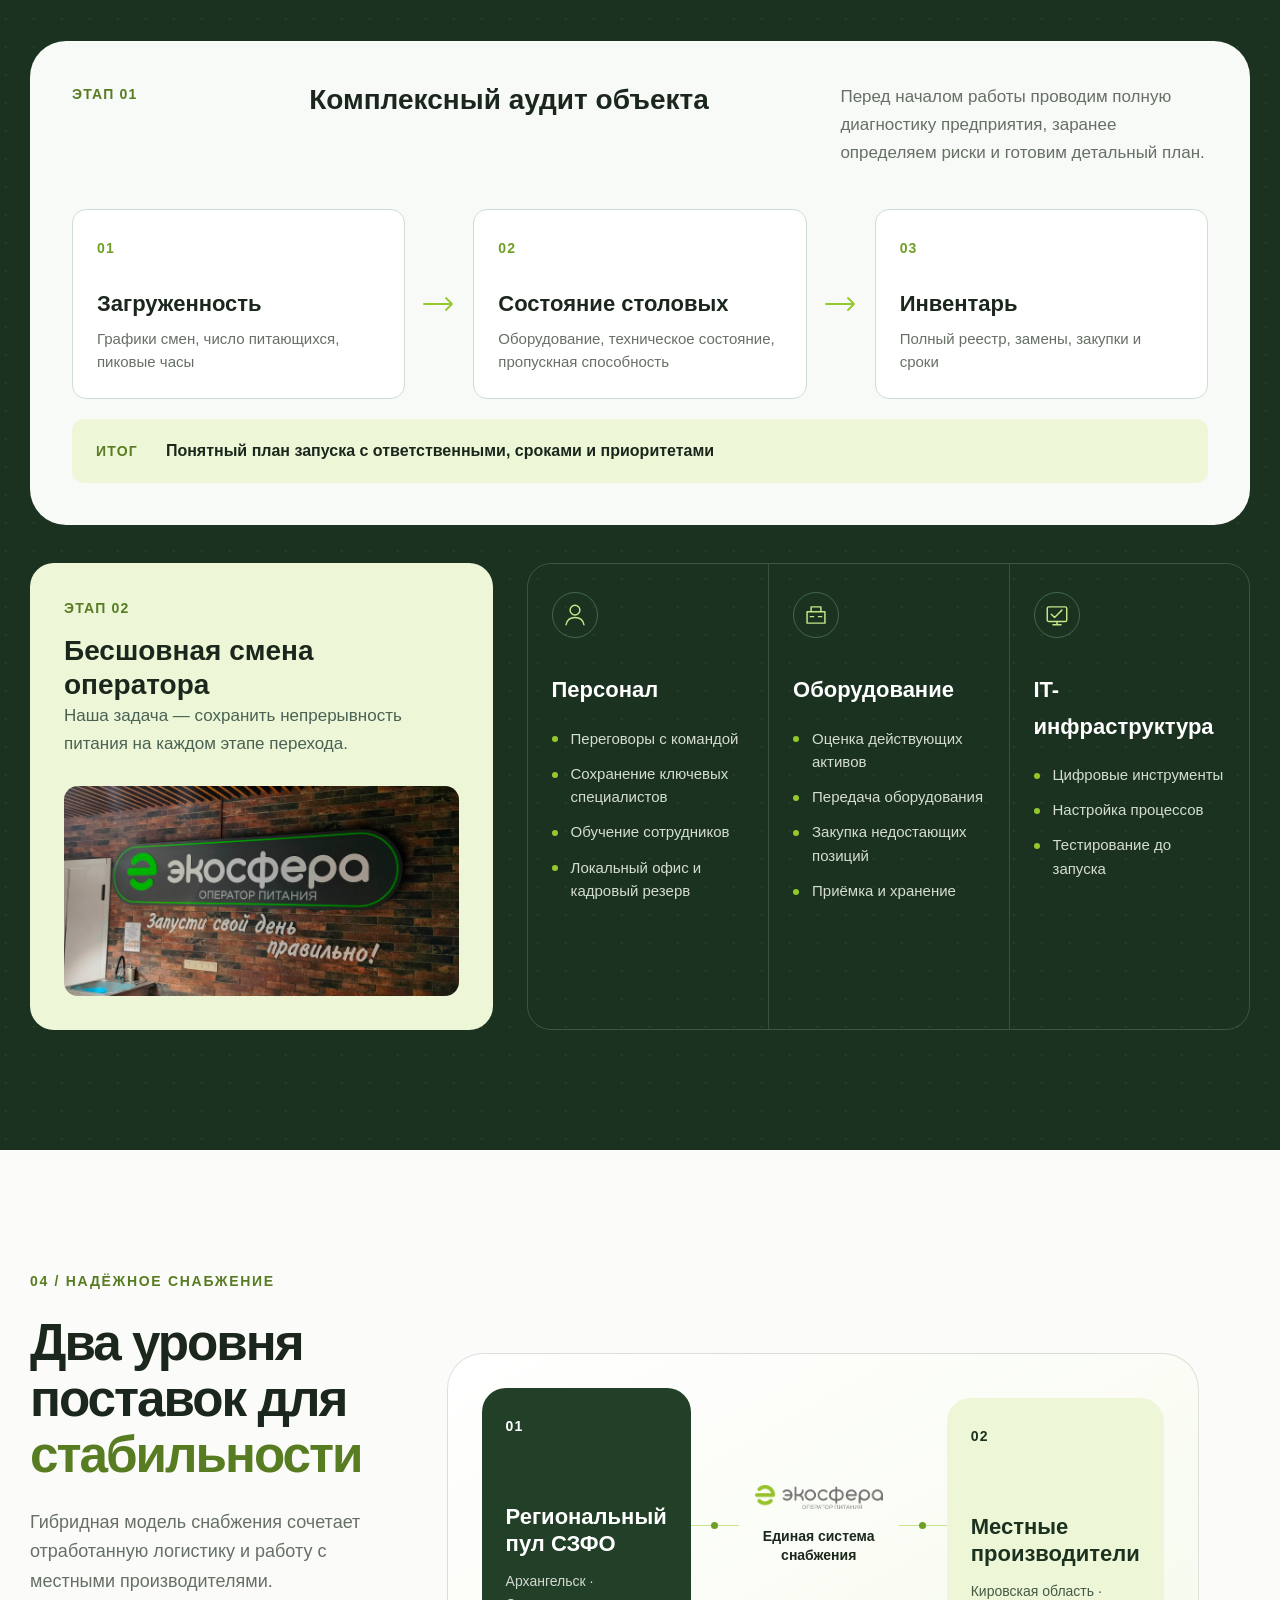
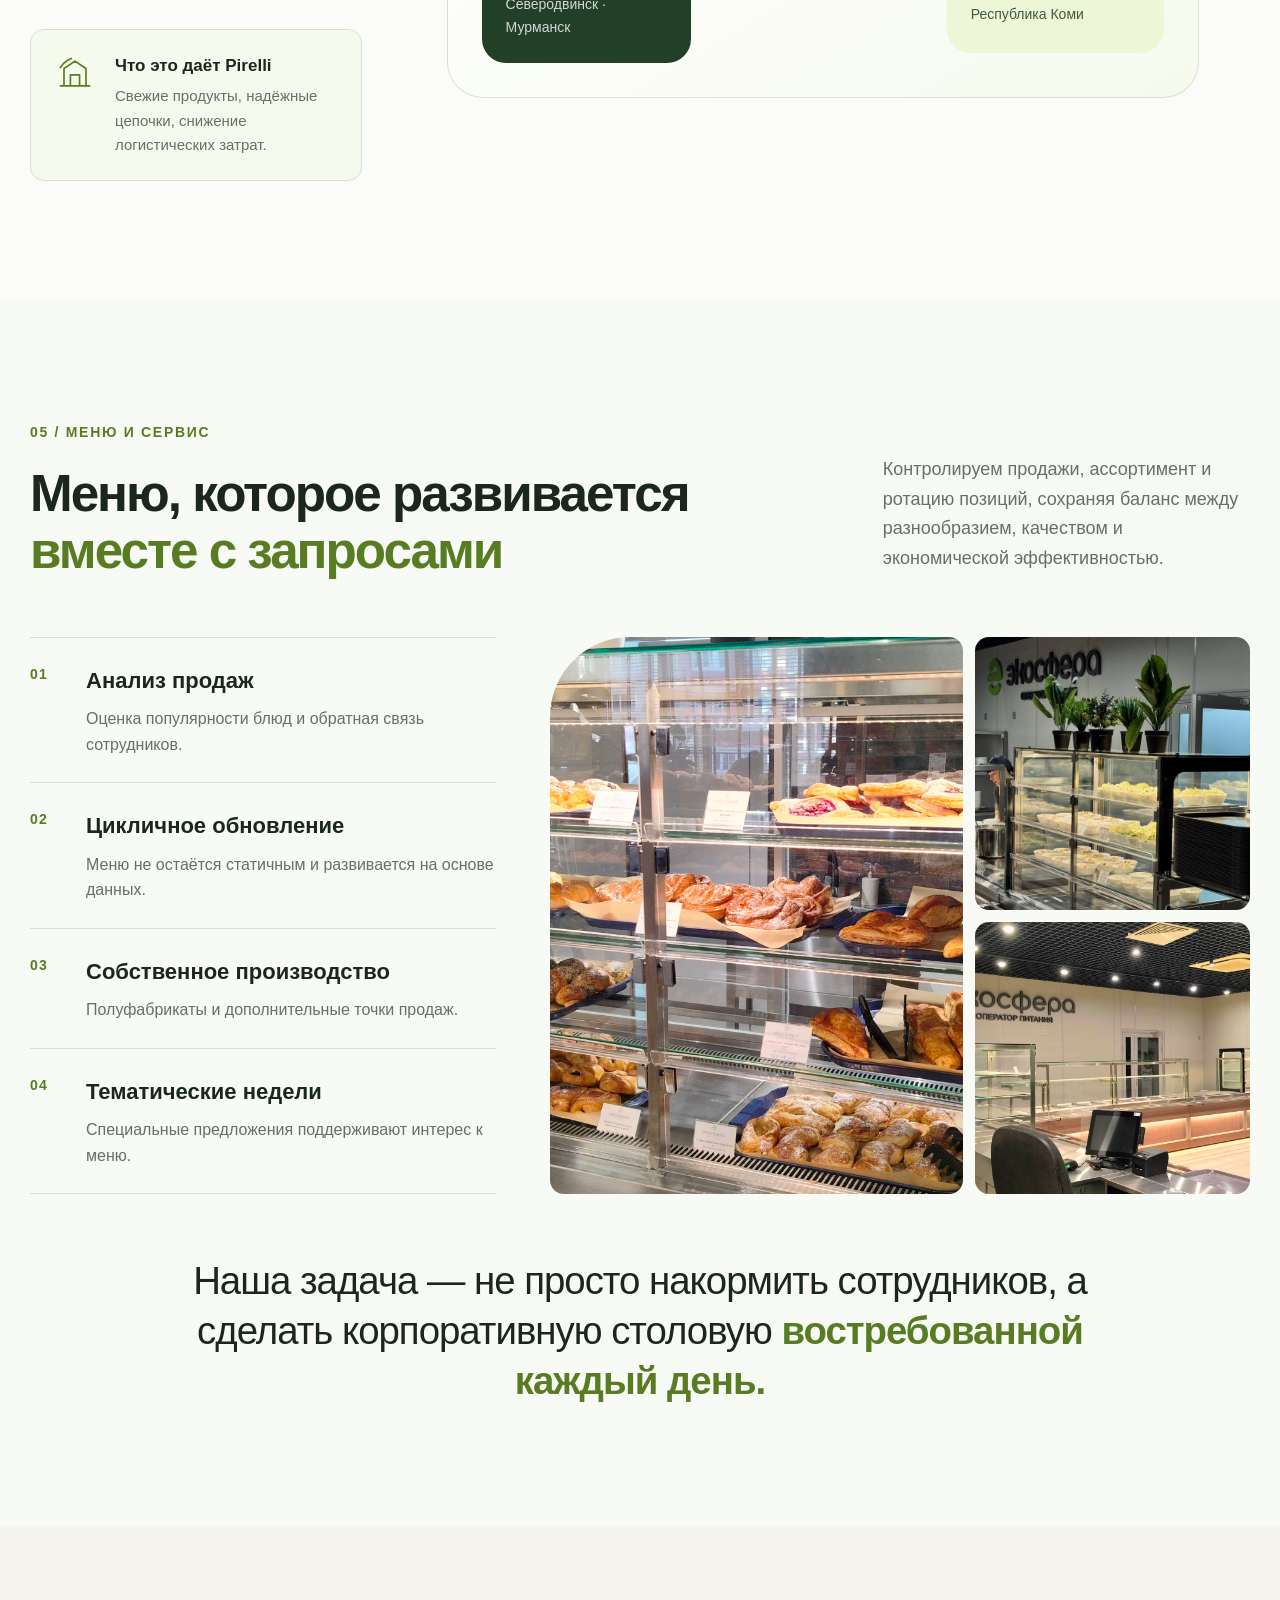
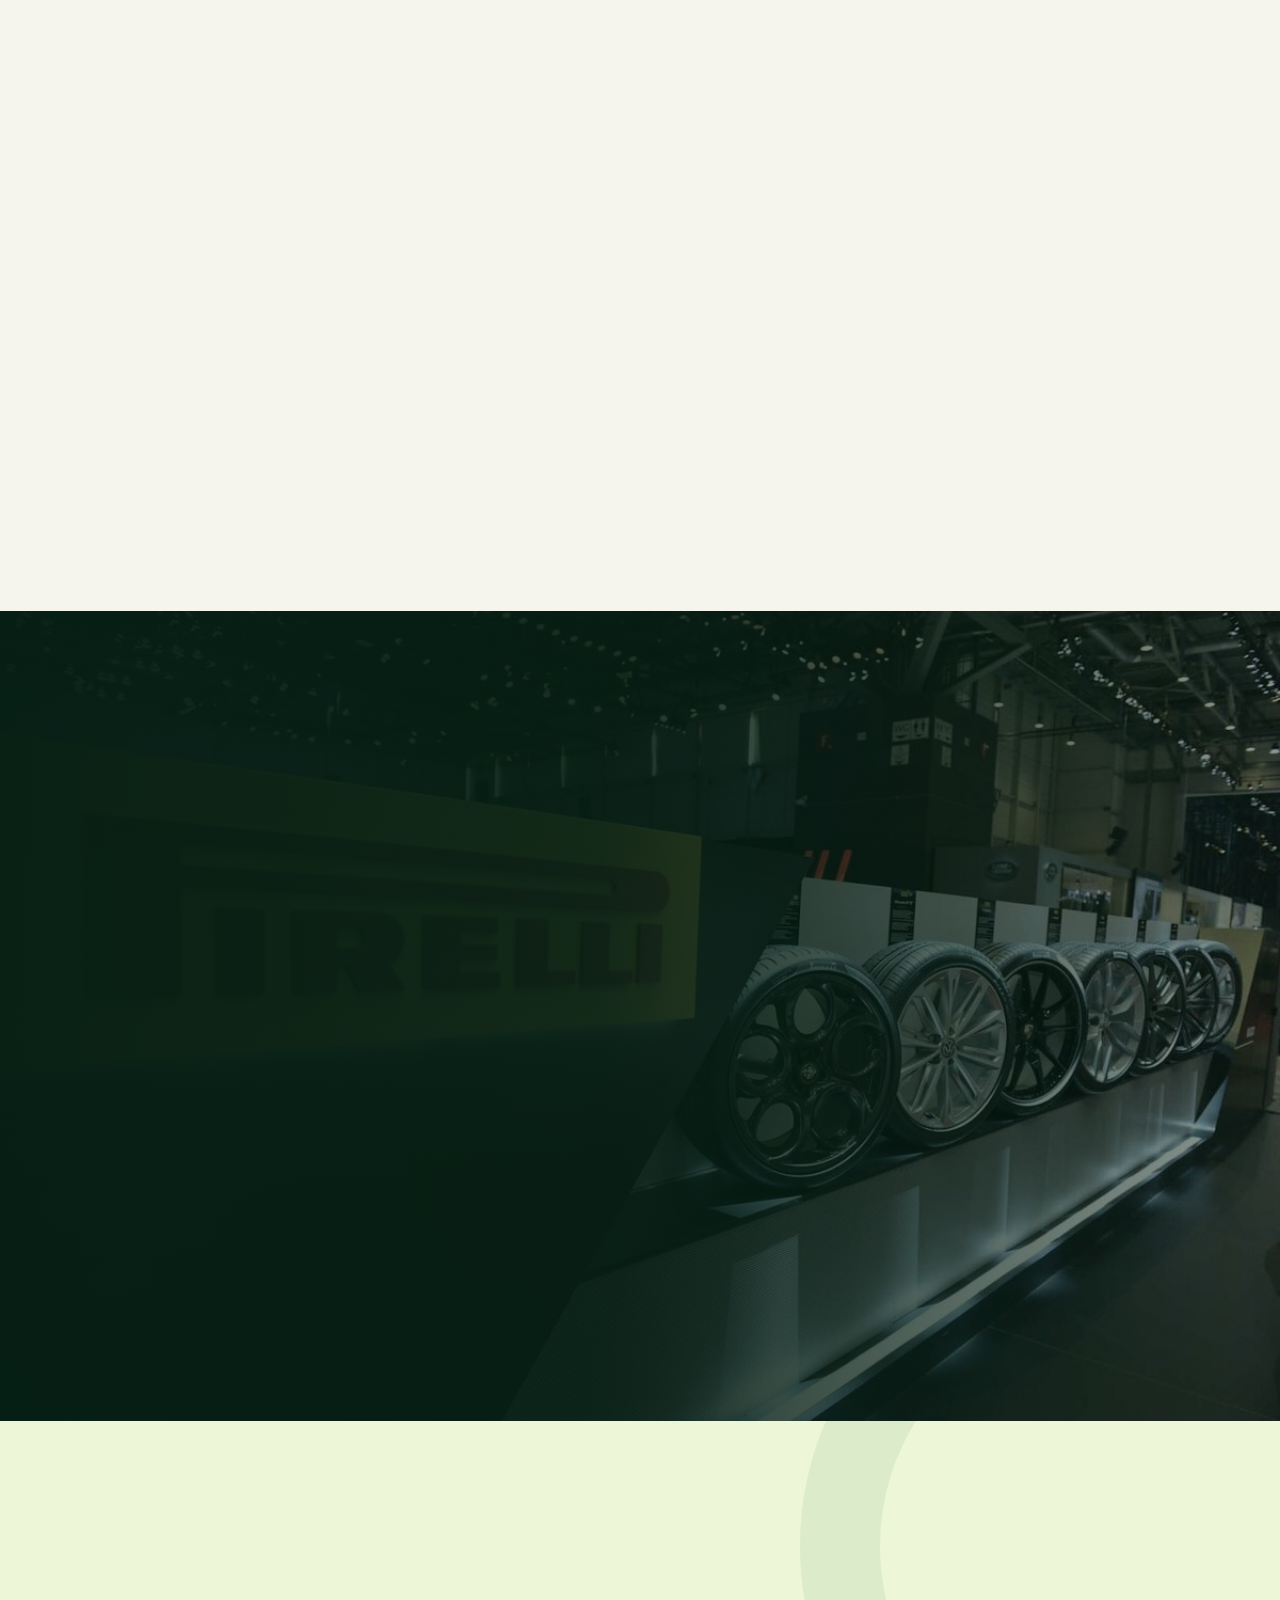
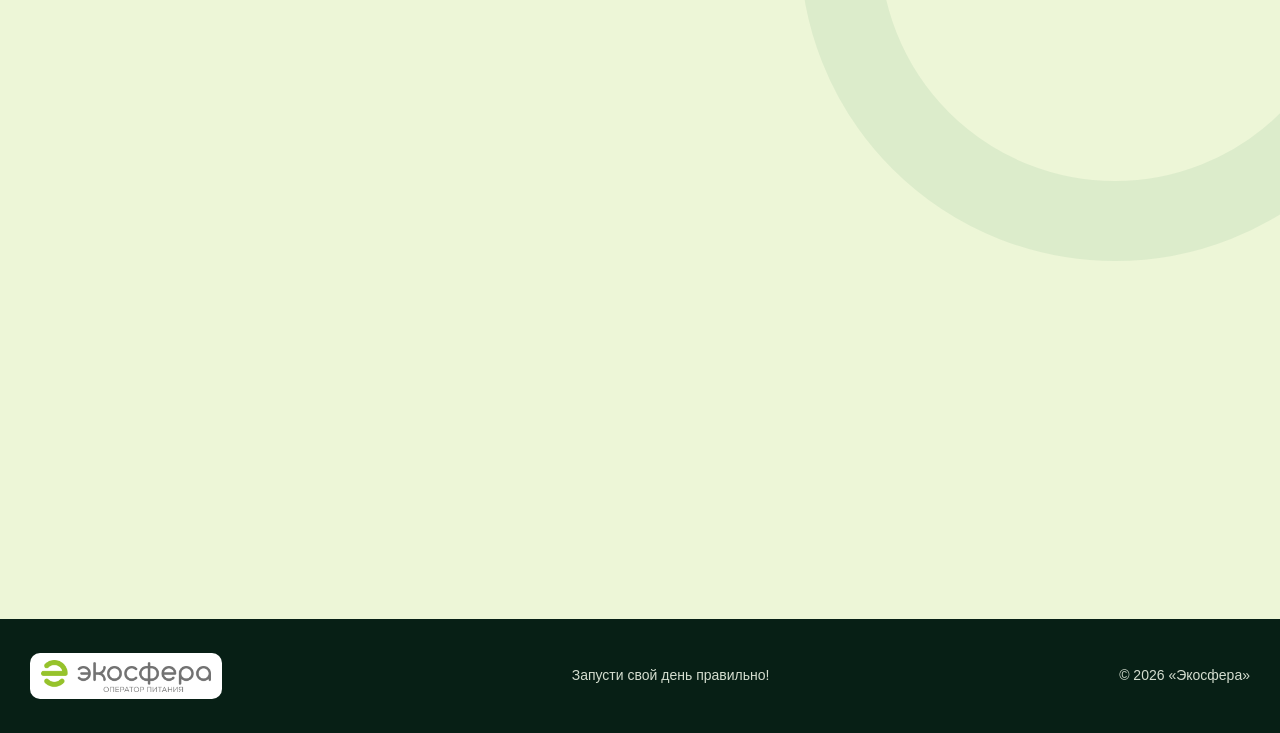
==== commit e7d7372e: "Add official website links" ====
--- a/index.html
+++ b/index.html
@@ -16,6 +16,11 @@
     <div class="container header-inner">
       <a class="brand" href="#top" aria-label="Экосфера — на главную">
         <img class="brand-logo" src="assets/logo.png" alt="Экосфера — оператор питания">
+      </a>
+
+      <a class="header-site-link" href="https://eko-sfera.com/" target="_blank" rel="noopener noreferrer" aria-label="Официальный сайт Экосферы — eko-sfera.com">
+        <span>eko-sfera.com</span>
+        <svg viewBox="0 0 24 24" aria-hidden="true"><path d="M14 5h5v5M13 11l6-6M19 13v6H5V5h6"/></svg>
       </a>
 
       <button class="menu-toggle" type="button" aria-expanded="false" aria-controls="site-nav" data-menu-toggle>
@@ -297,6 +302,7 @@
         <address class="contact-card reveal reveal-delay">
           <a href="tel:+79376623054"><span>Телефон</span><strong>+7 (937) 662-30-54</strong></a>
           <a href="mailto:s.office@eko-sfera.com"><span>Email</span><strong>s.office@eko-sfera.com</strong></a>
+          <a href="https://eko-sfera.com/" target="_blank" rel="noopener noreferrer"><span>Официальный сайт</span><strong>eko-sfera.com</strong></a>
           <div><span>Офис в Самаре</span><strong>ул. Фрунзе, 102</strong></div>
           <div><span>Офис в Мурманске</span><strong>пр. Ленина, 5</strong></div>
         </address>
--- a/styles.css
+++ b/styles.css
@@ -53,7 +53,7 @@
   transition: background .25s ease, border-color .25s ease, box-shadow .25s ease;
 }
 .site-header.scrolled { background: rgba(251,252,249,.94); border-color: var(--line); box-shadow: 0 10px 35px rgba(17,45,31,.06); backdrop-filter: blur(16px); }
-.header-inner { height: 100%; display: flex; align-items: center; justify-content: space-between; gap: 30px; }
+.header-inner { height: 100%; display: flex; align-items: center; gap: 24px; }
 .brand { display: inline-flex; align-items: center; gap: 12px; flex: 0 0 auto; }
 .brand-logo { width: 196px; height: auto; }
 .brand-light { padding: 7px 11px; background: white; border-radius: 10px; }
@@ -67,7 +67,11 @@
 .brand-copy { display: flex; flex-direction: column; line-height: 1; }
 .brand-copy strong { font-size: 23px; font-weight: 800; letter-spacing: -.8px; }
 .brand-copy small { margin-top: 5px; color: var(--muted); font-size: 14px; font-weight: 700; letter-spacing: 1.2px; text-transform: uppercase; }
-.site-nav { display: flex; align-items: center; gap: 28px; font-size: 14px; font-weight: 650; }
+.header-site-link { display: inline-flex; align-items: center; gap: 8px; flex: 0 0 auto; padding: 9px 13px; color: var(--green-800); border: 1px solid #d7e5c4; border-radius: 999px; font-size: 14px; font-weight: 750; transition: color .2s, background .2s, border-color .2s, box-shadow .2s; }
+.header-site-link svg { width: 16px; height: 16px; transition: transform .2s; }
+.header-site-link:hover { color: var(--green-950); background: var(--green-100); border-color: var(--green-300); box-shadow: 0 8px 22px rgba(48,79,27,.08); }
+.header-site-link:hover svg { transform: translate(3px,-3px); }
+.site-nav { display: flex; align-items: center; gap: 28px; margin-left: auto; font-size: 14px; font-weight: 650; }
 .site-nav > a:not(.nav-cta) { position: relative; padding: 10px 0; }
 .site-nav > a:not(.nav-cta)::after { content: ""; position: absolute; left: 0; right: 100%; bottom: 4px; height: 2px; background: var(--green-600); transition: right .2s; }
 .site-nav > a:not(.nav-cta):hover::after, .site-nav > a.active::after { right: 0; }
@@ -341,6 +345,7 @@
 @media (max-width: 850px) {
   .container { width: min(calc(100% - 34px), var(--container)); }
   .menu-toggle { display: block; position: relative; z-index: 2; }
+  .header-site-link { margin-left: auto; }
   .menu-toggle[aria-expanded="true"] > span:nth-child(1) { transform: translateY(7px) rotate(45deg); }
   .menu-toggle[aria-expanded="true"] > span:nth-child(2) { opacity: 0; }
   .menu-toggle[aria-expanded="true"] > span:nth-child(3) { transform: translateY(-7px) rotate(-45deg); }
@@ -386,6 +391,9 @@
   .container { width: min(calc(100% - 28px), var(--container)); }
   .brand-copy strong { font-size: 20px; }
   .brand-copy small { display: none; }
+  .header-inner { gap: 10px; }
+  .header-site-link { width: 42px; height: 42px; justify-content: center; padding: 0; }
+  .header-site-link span { display: none; }
   .hero { padding-bottom: 70px; }
   h1 { font-size: 40px; letter-spacing: -2px; overflow-wrap: anywhere; }
   .hero-lead { font-size: 16px; }
